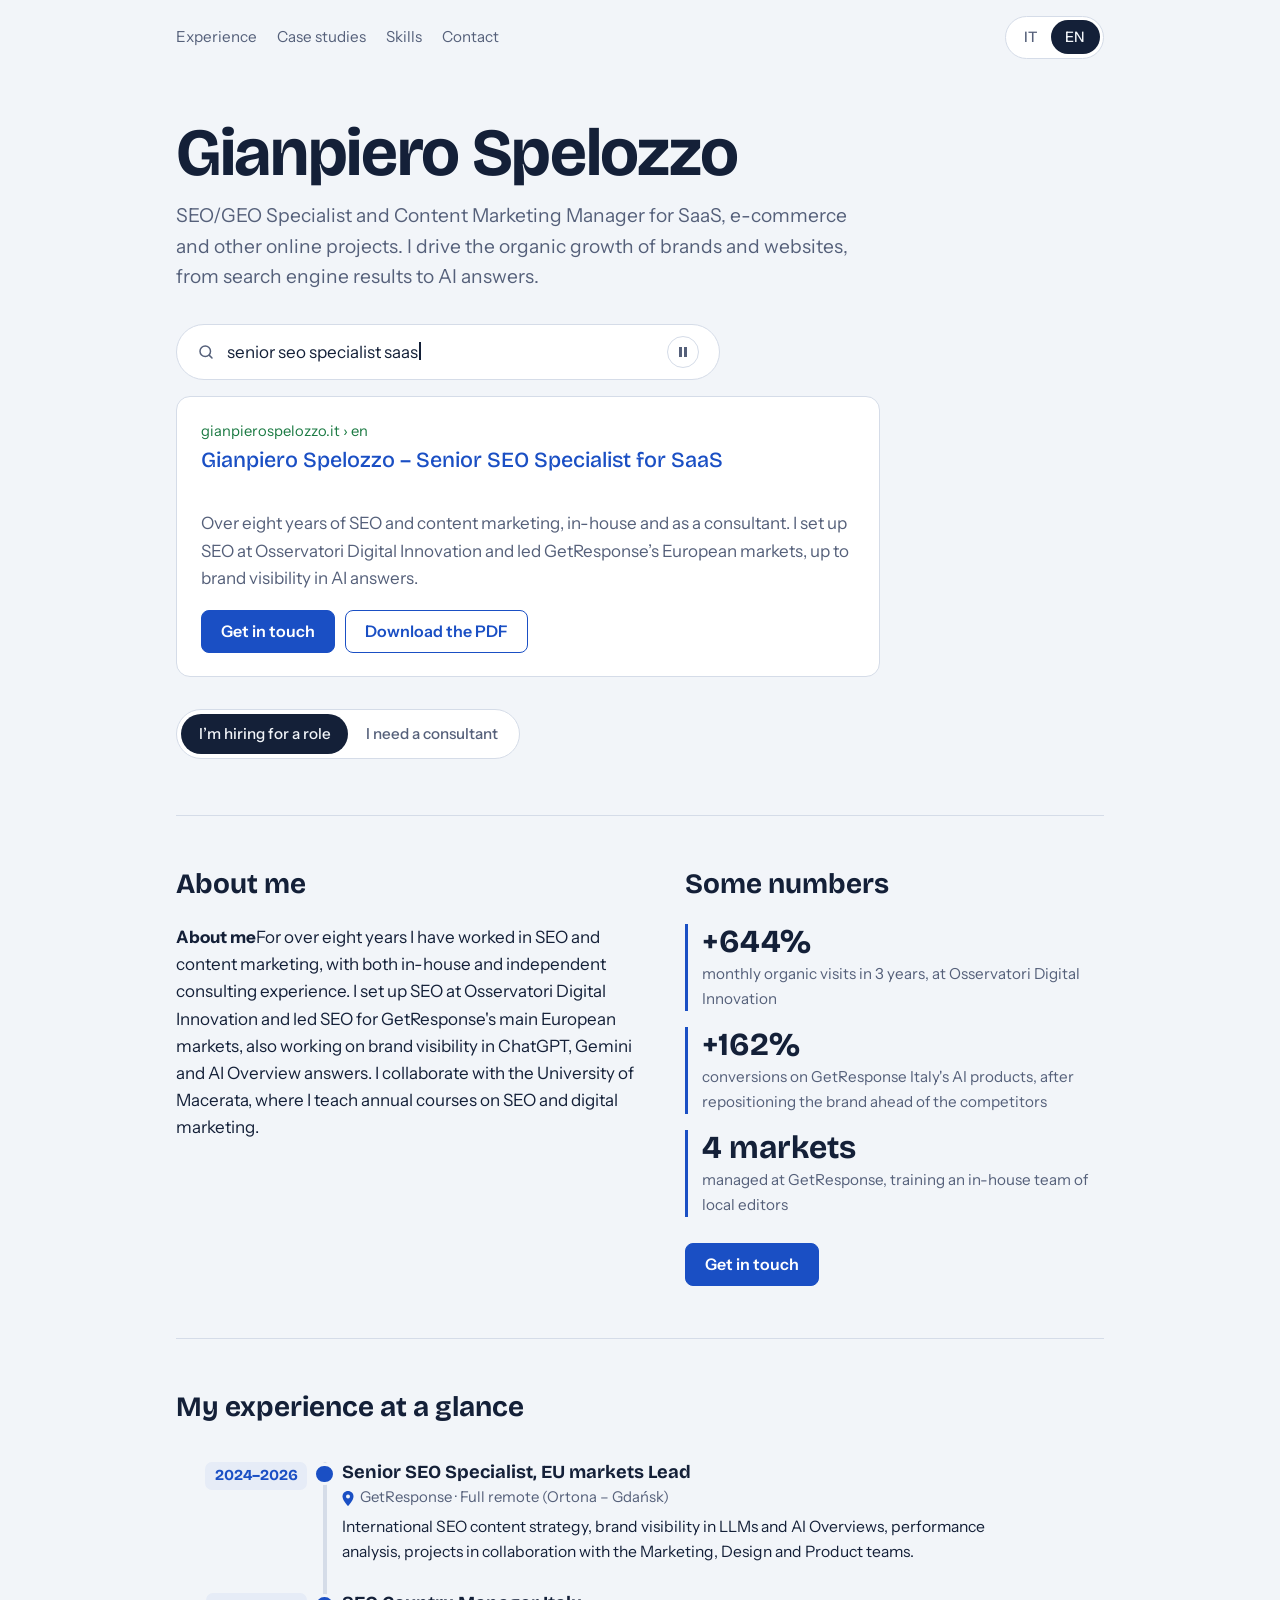
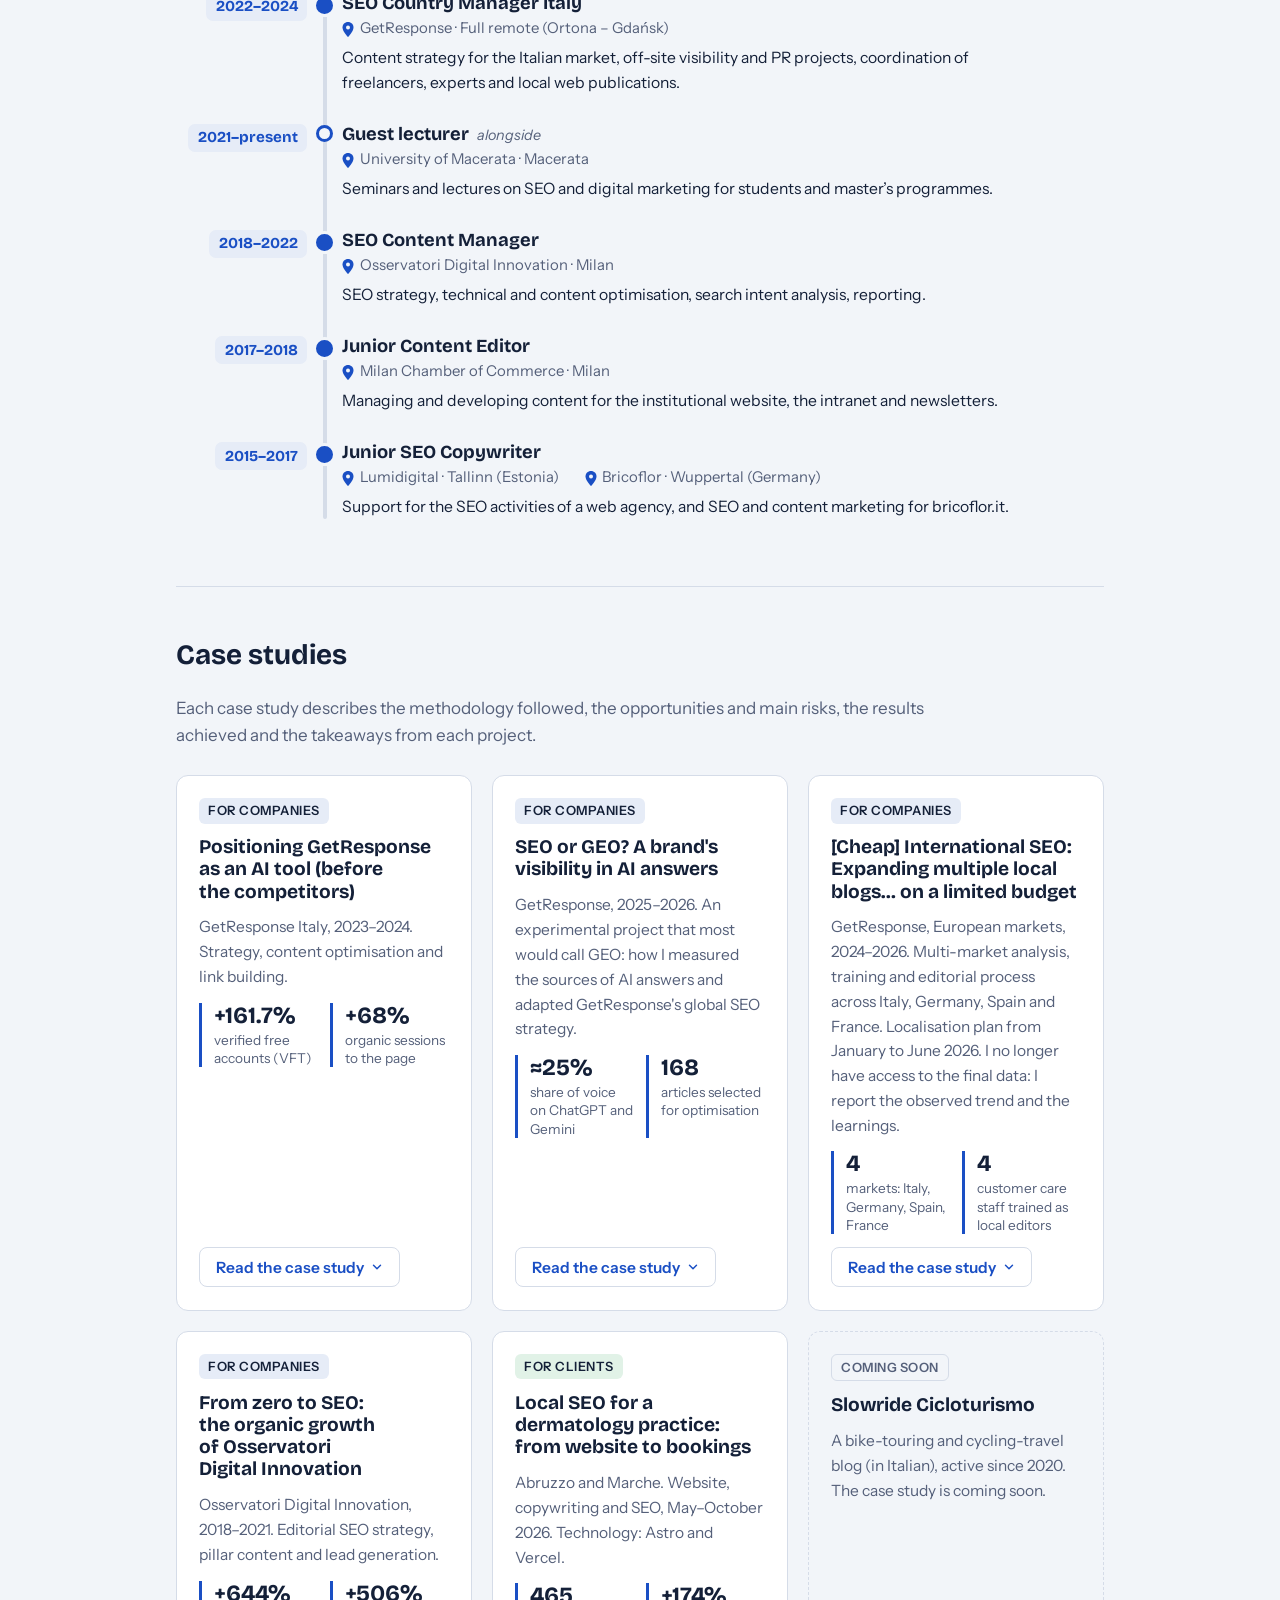
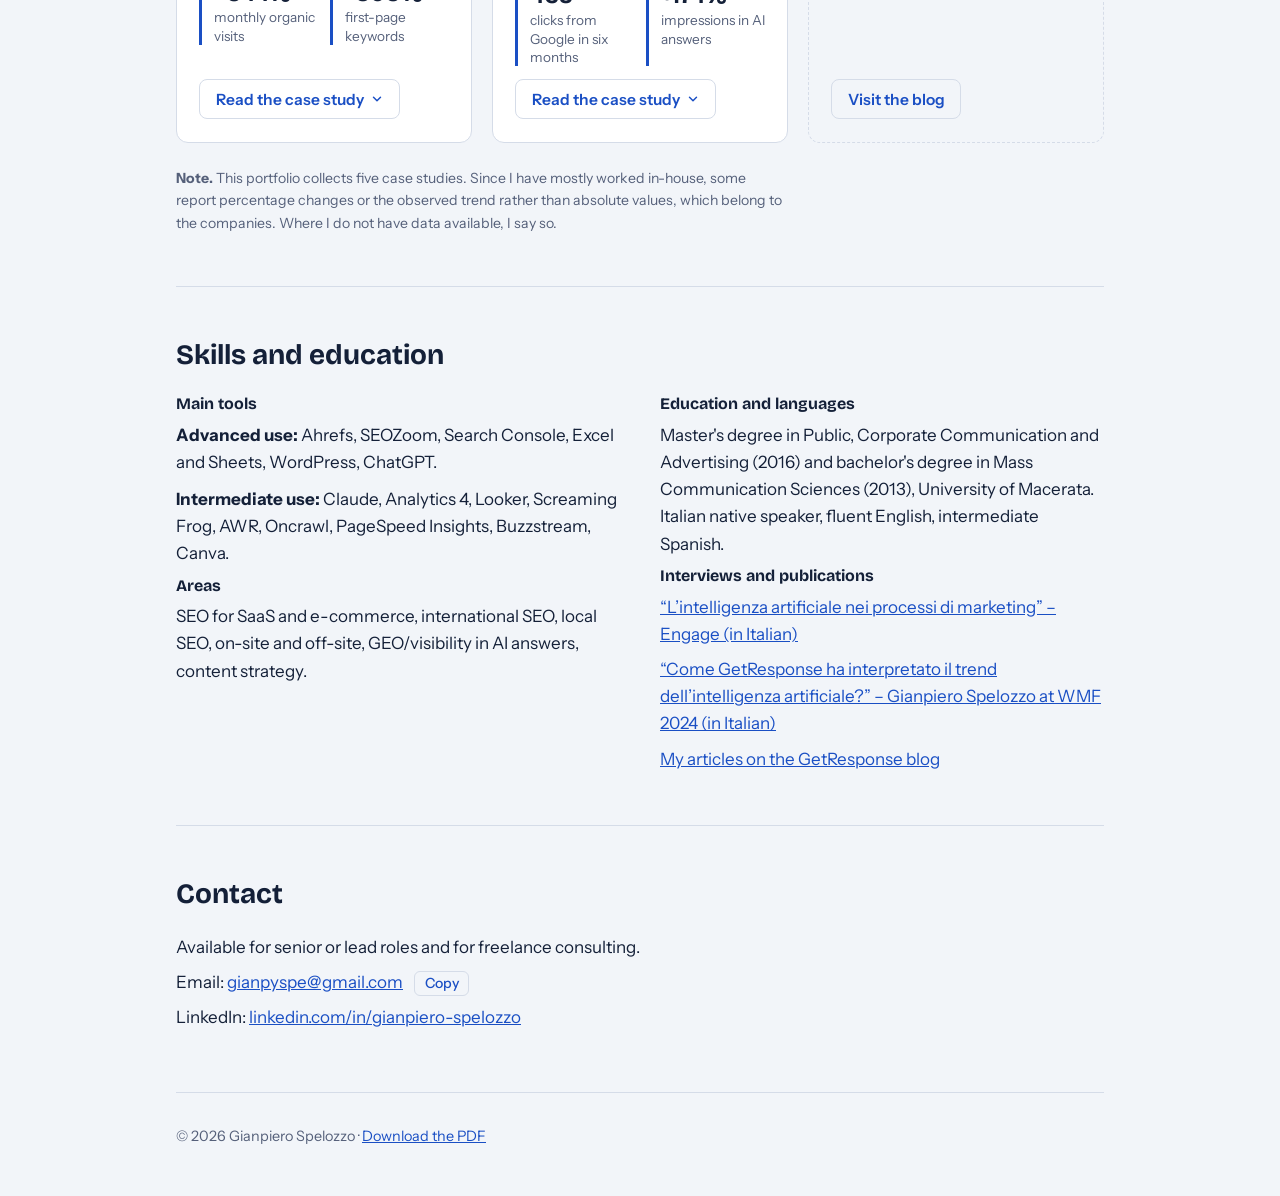
==== en/index.html @ ff816750 "Sito portfolio Gianpiero Spelozzo (statico, IT/EN) Aggiunto vercel.json per la cache di immagini e P" ====
<!doctype html>
<html lang="en">
<head>
<meta charset="utf-8">
<meta name="viewport" content="width=device-width, initial-scale=1, viewport-fit=cover">
<title>Gianpiero Spelozzo – SEO/GEO Specialist and Content Marketing</title>
<meta name="description" content="Portfolio of Gianpiero Spelozzo, SEO/GEO specialist and Content Marketing Manager for SaaS and e-commerce: case studies, experience and contact.">
<link rel="canonical" href="https://gianpierospelozzo.it/en/">
<link rel="alternate" hreflang="it" href="https://gianpierospelozzo.it/">
<link rel="alternate" hreflang="en" href="https://gianpierospelozzo.it/en/">
<link rel="alternate" hreflang="x-default" href="https://gianpierospelozzo.it/">
<meta property="og:type" content="website">
<meta property="og:site_name" content="Gianpiero Spelozzo">
<meta property="og:title" content="Gianpiero Spelozzo – SEO/GEO Specialist and Content Marketing">
<meta property="og:description" content="Portfolio of Gianpiero Spelozzo, SEO/GEO specialist and Content Marketing Manager for SaaS and e-commerce: case studies, experience and contact.">
<meta property="og:url" content="https://gianpierospelozzo.it/en/">
<meta property="og:locale" content="en_GB">
<meta property="og:locale:alternate" content="it_IT">
<meta property="og:image" content="https://gianpierospelozzo.it/img/og-en.png">
<meta property="og:image:width" content="1200"><meta property="og:image:height" content="630">
<meta name="twitter:card" content="summary_large_image">
<meta name="twitter:title" content="Gianpiero Spelozzo – SEO/GEO Specialist and Content Marketing">
<meta name="twitter:description" content="Portfolio of Gianpiero Spelozzo, SEO/GEO specialist and Content Marketing Manager for SaaS and e-commerce: case studies, experience and contact.">
<meta name="twitter:image" content="https://gianpierospelozzo.it/img/og-en.png">
<meta name="theme-color" content="#f2f5f9" media="(prefers-color-scheme: light)"><meta name="theme-color" content="#0e1524" media="(prefers-color-scheme: dark)">
<link rel="icon" href="/favicon.svg" type="image/svg+xml">
<link rel="preconnect" href="https://fonts.googleapis.com"><link rel="preconnect" href="https://fonts.gstatic.com" crossorigin>
<link href="https://fonts.googleapis.com/css2?family=Bricolage+Grotesque:wght@500;700&family=Instrument+Sans:ital,wght@0,400;0,500;0,600;1,400&display=swap" rel="stylesheet">
<link rel="stylesheet" href="/css/site.css">
<script>document.documentElement.classList.add('js')</script>
<script type="application/ld+json">{"@context": "https://schema.org", "@graph": [{"@type": "Person", "@id": "https://gianpierospelozzo.it/#gianpiero", "name": "Gianpiero Spelozzo", "url": "https://gianpierospelozzo.it/", "jobTitle": "SEO/GEO Specialist", "description": "Portfolio of Gianpiero Spelozzo, SEO/GEO specialist and Content Marketing Manager for SaaS and e-commerce: case studies, experience and contact.", "email": "gianpyspe@gmail.com", "image": "https://gianpierospelozzo.it/img/og-en.png", "sameAs": ["https://www.linkedin.com/in/gianpiero-spelozzo/"], "knowsAbout": ["SEO", "GEO (generative engine optimization)", "Content marketing", "International SEO", "Local SEO", "Content strategy"], "alumniOf": {"@type": "CollegeOrUniversity", "name": "Università degli Studi di Macerata"}, "knowsLanguage": ["it", "en", "es"]}, {"@type": "WebSite", "@id": "https://gianpierospelozzo.it/#website", "url": "https://gianpierospelozzo.it/", "name": "Gianpiero Spelozzo", "inLanguage": ["it", "en"], "publisher": {"@id": "https://gianpierospelozzo.it/#gianpiero"}}, {"@type": "WebPage", "@id": "https://gianpierospelozzo.it/en/#webpage", "url": "https://gianpierospelozzo.it/en/", "name": "Gianpiero Spelozzo – SEO/GEO Specialist and Content Marketing", "description": "Portfolio of Gianpiero Spelozzo, SEO/GEO specialist and Content Marketing Manager for SaaS and e-commerce: case studies, experience and contact.", "inLanguage": "en", "isPartOf": {"@id": "https://gianpierospelozzo.it/#website"}, "about": {"@id": "https://gianpierospelozzo.it/#gianpiero"}}]}</script>
</head>
<body>
<a class="skip" href="#main">Skip to content</a>
<div class="wrap">
<header class="topbar">
<nav aria-label="Sections"><a href="#exp">Experience</a><a href="#cases-s">Case studies</a><a href="#skills">Skills</a><a href="#contact">Contact</a></nav>
<div class="seg" role="group" aria-label="Lingua / Language"><a href="/" hreflang="it" lang="it">IT</a><a href="/en/" hreflang="en" lang="en" aria-current="true">EN</a></div>
</header>
<main id="main">
<section class="hero" id="top">
<h1 class="name">Gianpiero Spelozzo</h1>
<p class="tagline">SEO/GEO Specialist and Content Marketing Manager for SaaS, e-commerce and other online projects. I drive the organic growth of brands and websites, from search engine results to AI answers.</p>
<div class="bar" role="img" aria-label="Example search"><svg width="18" height="18" viewBox="0 0 24 24" fill="none" stroke="currentColor" stroke-width="2" stroke-linecap="round" aria-hidden="true"><circle cx="11" cy="11" r="7"/><path d="m20 20-3.5-3.5"/></svg><span aria-hidden="true" class="qwrap"><span id="q">senior seo specialist saas</span><span class="cursor"></span></span><button type="button" class="pz" id="pz" aria-pressed="false" aria-label="Pause the example searches" title="Pause the example searches"><svg width="12" height="12" viewBox="0 0 12 12" aria-hidden="true"><path d="M2 1h3v10H2zM7 1h3v10H7z" fill="currentColor"/></svg></button></div>
<div class="serp">
<p class="u">gianpierospelozzo.it › en</p>
<p class="t" id="serpt">Gianpiero Spelozzo – Senior SEO Specialist for SaaS</p>
<p class="d" id="lead">Over eight years of SEO and content marketing, in-house and as a consultant. I set up SEO at Osservatori Digital Innovation and led GetResponse’s European markets, up to brand visibility in AI answers.</p>
<div class="actions"><a class="btn pri" id="cta" href="#contact">Get in touch</a><a class="btn sec" href="/pdf/Portfolio_SEO_Gianpiero_Spelozzo_EN.pdf" target="_blank" rel="noopener">Download the PDF</a></div>
</div>
<div class="path" role="group" id="path"><button type="button" id="p1" aria-pressed="true">I’m hiring for a role</button><button type="button" id="p2" aria-pressed="false">I need a consultant</button></div>
</section>
<section id="about-s"><div class="about"><div><h2>About me</h2><p><b>About me</b>For over eight years I have worked in SEO and content marketing, with both in-house and independent consulting experience. I set up SEO at Osservatori Digital Innovation and led SEO for GetResponse's main European markets, also working on brand visibility in ChatGPT, Gemini and AI Overview answers. I collaborate with the University of Macerata, where I teach annual courses on SEO and digital marketing.</p></div>
<div><h2>Some numbers</h2><dl class="nums"><div><dt>+644%</dt><dd>monthly organic visits in 3 years, at Osservatori Digital Innovation</dd></div><div><dt>+162%</dt><dd>conversions on GetResponse Italy's AI products, after repositioning the brand ahead of the competitors</dd></div><div><dt>4 markets</dt><dd>managed at GetResponse, training an in-house team of local editors</dd></div></dl><a class="btn pri numcta" href="#contact">Get in touch</a></div></div></section>
<section id="exp"><h2>My experience at a glance</h2><ol class="tl"><li><span class="yr">2024–2026</span><span class="dot" aria-hidden="true"></span><div class="txt"><h3>Senior SEO Specialist, EU markets Lead</h3><div class="where"><span><svg width="12" height="15" viewBox="0 0 12 15" aria-hidden="true"><path d="M6 0C2.9 0 .5 2.4.5 5.4c0 3.9 5.5 9.6 5.5 9.6s5.5-5.7 5.5-9.6C11.5 2.4 9.1 0 6 0Z" fill="currentColor"/><circle cx="6" cy="5.4" r="2" fill="var(--bg)"/></svg>GetResponse · Full remote (Ortona – Gdańsk)</span></div><p>International SEO content strategy, brand visibility in LLMs and AI Overviews, performance analysis, projects in collaboration with the Marketing, Design and Product teams.</p></div></li><li><span class="yr">2022–2024</span><span class="dot" aria-hidden="true"></span><div class="txt"><h3>SEO Country Manager Italy</h3><div class="where"><span><svg width="12" height="15" viewBox="0 0 12 15" aria-hidden="true"><path d="M6 0C2.9 0 .5 2.4.5 5.4c0 3.9 5.5 9.6 5.5 9.6s5.5-5.7 5.5-9.6C11.5 2.4 9.1 0 6 0Z" fill="currentColor"/><circle cx="6" cy="5.4" r="2" fill="var(--bg)"/></svg>GetResponse · Full remote (Ortona – Gdańsk)</span></div><p>Content strategy for the Italian market, off-site visibility and PR projects, coordination of freelancers, experts and local web publications.</p></div></li><li><span class="yr">2021–present</span><span class="dot par" aria-hidden="true"></span><div class="txt"><h3>Guest lecturer<em>alongside</em></h3><div class="where"><span><svg width="12" height="15" viewBox="0 0 12 15" aria-hidden="true"><path d="M6 0C2.9 0 .5 2.4.5 5.4c0 3.9 5.5 9.6 5.5 9.6s5.5-5.7 5.5-9.6C11.5 2.4 9.1 0 6 0Z" fill="currentColor"/><circle cx="6" cy="5.4" r="2" fill="var(--bg)"/></svg>University of Macerata · Macerata</span></div><p>Seminars and lectures on SEO and digital marketing for students and master’s programmes.</p></div></li><li><span class="yr">2018–2022</span><span class="dot" aria-hidden="true"></span><div class="txt"><h3>SEO Content Manager</h3><div class="where"><span><svg width="12" height="15" viewBox="0 0 12 15" aria-hidden="true"><path d="M6 0C2.9 0 .5 2.4.5 5.4c0 3.9 5.5 9.6 5.5 9.6s5.5-5.7 5.5-9.6C11.5 2.4 9.1 0 6 0Z" fill="currentColor"/><circle cx="6" cy="5.4" r="2" fill="var(--bg)"/></svg>Osservatori Digital Innovation · Milan</span></div><p>SEO strategy, technical and content optimisation, search intent analysis, reporting.</p></div></li><li><span class="yr">2017–2018</span><span class="dot" aria-hidden="true"></span><div class="txt"><h3>Junior Content Editor</h3><div class="where"><span><svg width="12" height="15" viewBox="0 0 12 15" aria-hidden="true"><path d="M6 0C2.9 0 .5 2.4.5 5.4c0 3.9 5.5 9.6 5.5 9.6s5.5-5.7 5.5-9.6C11.5 2.4 9.1 0 6 0Z" fill="currentColor"/><circle cx="6" cy="5.4" r="2" fill="var(--bg)"/></svg>Milan Chamber of Commerce · Milan</span></div><p>Managing and developing content for the institutional website, the intranet and newsletters.</p></div></li><li><span class="yr">2015–2017</span><span class="dot" aria-hidden="true"></span><div class="txt"><h3>Junior SEO Copywriter</h3><div class="where"><span><svg width="12" height="15" viewBox="0 0 12 15" aria-hidden="true"><path d="M6 0C2.9 0 .5 2.4.5 5.4c0 3.9 5.5 9.6 5.5 9.6s5.5-5.7 5.5-9.6C11.5 2.4 9.1 0 6 0Z" fill="currentColor"/><circle cx="6" cy="5.4" r="2" fill="var(--bg)"/></svg>Lumidigital · Tallinn (Estonia)</span><span><svg width="12" height="15" viewBox="0 0 12 15" aria-hidden="true"><path d="M6 0C2.9 0 .5 2.4.5 5.4c0 3.9 5.5 9.6 5.5 9.6s5.5-5.7 5.5-9.6C11.5 2.4 9.1 0 6 0Z" fill="currentColor"/><circle cx="6" cy="5.4" r="2" fill="var(--bg)"/></svg>Bricoflor · Wuppertal (Germany)</span></div><p>Support for the SEO activities of a web agency, and SEO and content marketing for bricoflor.it.</p></div></li></ol></section>
<section id="cases-s"><h2>Case studies</h2><p class="intro">Each case study describes the methodology followed, the opportunities and main risks, the results achieved and the takeaways from each project.</p><div class="cases" id="cases"><article class="case" id="cs1" aria-labelledby="cs1-t"><span class="tag">For companies</span><h3 id="cs1-t">Positioning GetResponse as an AI tool (before the competitors)</h3><p class="csub">GetResponse Italy, 2023–2024. Strategy, content optimisation and link building.</p><dl class="kpis"><div><dt>+161.7%</dt><dd>verified free accounts (VFT)</dd></div><div><dt>+68%</dt><dd>organic sessions to the page</dd></div></dl><button type="button" class="more" data-id="cs1" aria-expanded="false" aria-controls="cs1-b"><span>Read the case study</span><svg width="14" height="14" viewBox="0 0 24 24" fill="none" stroke="currentColor" stroke-width="2.5" stroke-linecap="round" stroke-linejoin="round" aria-hidden="true"><path d="m6 9 6 6 6-6"/></svg></button><div class="cbody" id="cs1-b"><h4>The signal</h4><p>In 2023 a help-centre page, “How to create a website with AI”, written to support customers and not for SEO, starts receiving traffic and conversions from Google after a long period of inactivity. With ChatGPT, the way people search for AI has changed: before, they searched to understand it; now they search for how to use it to get things done. Between January and June 2023 the page becomes the second page of the Italian site for visits and conversions from Google.</p><figure class="fig"><img src="/img/ai-interest.png" alt="Interest in AI in Italy (June 2022 – May 2023), with market events and, in yellow, GetResponse&#x27;s SEO actions." width="1400" height="780" loading="lazy" decoding="async"><figcaption>Interest in AI in Italy (June 2022 – May 2023), with market events and, in yellow, GetResponse's SEO actions.</figcaption></figure><h4>What I did</h4><ul><li><b>Read the demand.</b> I reconstructed how searches about AI changed (from 2018 to 2023) and mapped the sub-topics, with the intent maturity stage of each.</li><li><b>Optimised the help page.</b> From a service page to a page that acquires new users: added context on ChatGPT alternatives, reviewed internal links, reviewed quality, added CTAs to the product pages.</li><li><b>Planned seven articles on AI</b>, choosing the topics closest to GetResponse's products, with the related content briefs. The articles were commissioned from Italian AI experts to leverage the E-E-A-T approach.</li><li><b>Supported the content with links:</b> interviews, guest posts, external reviews and placements.</li></ul><figure class="fig small"><a href="https://engage.it/tecnologia/lintelligenza-artificiale-nei-processi-di-marketing-la-strategia-di-getresponse.aspx" target="_blank" rel="noopener"><img src="/img/engage.webp" alt="“L’intelligenza artificiale nei processi di marketing” – Engage (in Italian)" width="1118" height="965" loading="lazy" decoding="async"></a><figcaption><a href="https://engage.it/tecnologia/lintelligenza-artificiale-nei-processi-di-marketing-la-strategia-di-getresponse.aspx" target="_blank" rel="noopener">“L’intelligenza artificiale nei processi di marketing” – Engage (in Italian)</a></figcaption></figure><h4>Results</h4><dl class="stats"><div><dt>+161,7%</dt><dd>verified free accounts (VFT) after optimising the service page (period: 3 months compared with the previous period)</dd></div><div><dt>+68%</dt><dd>organic sessions to the service page over the same period</dd></div><div><dt>38%</dt><dd>share of the blog in organic traffic in September 2024, versus 8% in January 2023</dd></div><div><dt>70%</dt><dd>of blog traffic from AI-related articles (period: October 2023 – October 2024)</dd></div></dl><figure class="fig"><img src="/img/sessions-en.png" alt="Monthly sessions from search engines, January 2023 – September 2024: whole site (grey) and blog (blue)." width="1400" height="473" loading="lazy" decoding="async"><figcaption>Monthly sessions from search engines, January 2023 – September 2024: whole site (grey) and blog (blue).</figcaption></figure><p>From January 2023 to September 2024, the blog's monthly sessions from search engines grew by 477% and its monthly conversions (users who activated a GetResponse account) by 283%. An article on the best artificial intelligence sites became the most visited of the year. After the period under analysis, the same article kept position zero for searches about AI tools and, from 2025, kept a steady presence in AI Overview, so much so that competitors and other similar vendors repeatedly asked me to be mentioned in that article.</p><h4>Having anticipated the market</h4><p>With this strategy I repositioned GetResponse as an AI tool early: shortly afterwards, all competing software would integrate AI into their products, but we were already present in searches on this topic. Brand searches for “ai getresponse” also developed early. In this sense I did not only intercept demand: I helped create a new one, tied to the brand.</p><p class="src">Source: GetResponse internal data, 2023–2024.</p></div></article><article class="case" id="cs2" aria-labelledby="cs2-t"><span class="tag">For companies</span><h3 id="cs2-t">SEO or GEO? A brand&#x27;s visibility in AI answers</h3><p class="csub">GetResponse, 2025–2026. An experimental project that most would call GEO: how I measured the sources of AI answers and adapted GetResponse's global SEO strategy.</p><dl class="kpis"><div><dt>≈25%</dt><dd>share of voice on ChatGPT and Gemini</dd></div><div><dt>168</dt><dd>articles selected for optimisation</dd></div></dl><button type="button" class="more" data-id="cs2" aria-expanded="false" aria-controls="cs2-b"><span>Read the case study</span><svg width="14" height="14" viewBox="0 0 24 24" fill="none" stroke="currentColor" stroke-width="2.5" stroke-linecap="round" stroke-linejoin="round" aria-hidden="true"><path d="m6 9 6 6 6-6"/></svg></button><div class="cbody" id="cs2-b"><h4>Goal and hypothesis</h4><p>Improve the brand's visibility and positioning in ChatGPT, Gemini and AI Overview answers. LLMs build purchase-related answers from a limited set of sources: by working on those sources and on owned content, the chances of being cited and recommended increase.</p><h4>Step 1. Building the measurement system</h4><p>Periodic monitoring on ChatGPT and Gemini, with purchase prompts grouped into 13 thematic areas. Metrics: share of voice, share of mentions, sentiment and cited domains.</p><p>In May 2026, across 260 runs, share of voice was about 25%, still far from the category leaders, up 1.0 percentage points on the previous month. Higher on Gemini (28.5%) than on ChatGPT (21.5%).</p><figure class="fig"><img src="/img/sov.png" alt="AI share of voice by brand, May 2026." width="1238" height="658" loading="lazy" decoding="async"><figcaption>AI share of voice by brand, May 2026.</figcaption></figure><p>Strong thematic areas: Lead generation (45%) and Email marketing (30%). Weak areas: CRM and Lifecycle automation (10%).</p><p>Caveat: with two runs a month, changes in individual areas may be statistical noise.</p><h4>Step 2. Covering the most-cited sources</h4><p>The system also shows where LLMs take their information from. Among the most-cited domains in the answers to the monitored prompts, Reddit leads, followed by comparison and review sites, technical blogs and Wikipedia.</p><figure class="fig"><img src="/img/domains-en.png" alt="Most-cited domains in the answers to the monitored prompts (top 12). Source: GetResponse internal data." width="1400" height="617" loading="lazy" decoding="async"><figcaption>Most-cited domains in the answers to the monitored prompts (top 12). Source: GetResponse internal data.</figcaption></figure><p><b>Reddit</b> is by far the most-cited source, with more than four times the citations of the second: it received dedicated work, in two phases.</p><ul><li><b>Thread comments (2025).</b> About 30 comments a week on threads chosen for ranking and engagement, plus Quora for Italy. In three months: 131 mentions on Reddit (1,546 views) and 58 on Quora (4,447). Then Reddit introduced a very aggressive ban policy against marketing in comments and this route closed.</li><li><b>Posts from LLM queries (2026).</b> I collected fan-out queries, i.e. the searches LLMs run before answering: 1,863 unique queries collected over 7 runs. From these I derived 14 post ideas, to be published from a new dedicated account, starting from the topics with the most demand and the least Reddit presence.</li></ul><p>After 24 hours, the first post had already been cited 7 times and became the eighth most-cited Reddit post among the monitored prompts.</p><p><b>Beyond Reddit </b> From the study of the most-cited sources I compiled a list of sites where the brand's presence needed improving, mainly listicles, comparison sites and thematic blogs. On some, GetResponse was not present; on others it appeared too low or with outdated product information. I passed the list to the Brand and PR teams, because it was not simple link acquisition but brand communication on those sources.</p><h4>Step 3. Optimising owned content</h4><p>I selected 168 articles across the English, German, Italian and Spanish blogs, based on decline in clicks, opportunities in <i>striking distance</i>, topic importance and content type, and assigned each one of four optimisation frameworks: 1) light optimisation, 2) enrichment with answer capsules, 3) advanced rewriting, 4) strengthening of comparison articles. AI produces modular blocks (FAQs, tables, answer capsules, schema markup, other elements) and the local editor integrates them while keeping editorial control. To make the process repeatable I designed a framework with agents.</p><div class="dg"><p class="cap">Light blue: AI agent. Green: human intervention.</p><h5>1. Brief preparation</h5><div class="row"><div class="bx h"><b>Manual inputs</b><span>Original article, competitor pages, SERP, People Also Ask and AI Overview, SEO guidelines, product knowledge</span></div><div class="bx"><b>SERP-SEO Brief builder</b><span>The agent generates the brief</span></div><div class="bx"><b>SEO brief and gap analysis</b><span>What the article is missing compared with the Brief builder's analysis</span></div></div><h5>2. Choosing the path</h5><div class="row"><div class="bx h"><b>New article or deep rewrite</b><span>The brief goes to an external writer</span></div><div class="bx"><b>Light refinement</b><span>Condensed brief, article code, SEO rules and product knowledge go to the pipeline</span></div></div><h5>3. Refinement pipeline</h5><div class="row"><div class="bx"><b>1 Parser</b><span>Converts the article into a map of blocks</span></div><div class="bx"><b>2 Diagnostics</b><span>Assigns each block the required action</span></div><div class="bx"><b>2.5 Merge and batch</b><span>Prepares the working table and splits it into batches</span></div><div class="bx"><b>3 Rewriter</b><span>Rewrites one batch at a time</span></div><div class="bx"><b>4 Validator</b><span>Checks the blocks against the rules</span></div><div class="bx h"><b>5 Assembly</b><span>Human editorial review in WordPress</span></div></div></div><p class="note">This step was under way when I left the company: I do not have enough data on the results, so I present it as a methodology project.</p><h4>Learnings</h4><ul><li><b>Measure first.</b> The system showed where the brand was missing and that AIs (ChatGPT, Google AI Overview, …) can behave differently, and it guided the following choices.</li><li><b>Sources matter as much as owned content.</b> LLMs mainly cite communities, comparison sites and thematic blogs: covering them requires work that is different from on-site SEO and also different from classic off-site. It requires the full involvement of Brand and PR.</li><li><b>On Reddit, marketing in comments is penalised.</b> What works is content based on experience and specific numbers, and posts from authoritative accounts (even better if they are channels managed by the brand itself).</li><li><b>LLM fan-out queries are a source of ideas.</b> They help to understand how to optimise your own content and which content to create on other platforms.</li><li><b>What I would have improved.</b> 1) more runs per month; 2) per-domain attribution of sources; 3) before-and-after measurement on a small sample of articles, before scaling fully to more than 100 articles (not possible because of the board's decisions).</li></ul><p class="src">Source: data and analyses produced by me for GetResponse, 2025–2026.</p></div></article><article class="case" id="cs3" aria-labelledby="cs3-t"><span class="tag">For companies</span><h3 id="cs3-t">[Cheap] International SEO: Expanding multiple local blogs… on a limited budget</h3><p class="csub">GetResponse, European markets, 2024–2026. Multi-market analysis, training and editorial process across Italy, Germany, Spain and France. Localisation plan from January to June 2026. I no longer have access to the final data: I report the observed trend and the learnings.</p><dl class="kpis"><div><dt>4</dt><dd>markets: Italy, Germany, Spain, France</dd></div><div><dt>4</dt><dd>customer care staff trained as local editors</dd></div></dl><button type="button" class="more" data-id="cs3" aria-expanded="false" aria-controls="cs3-b"><span>Read the case study</span><svg width="14" height="14" viewBox="0 0 24 24" fill="none" stroke="currentColor" stroke-width="2.5" stroke-linecap="round" stroke-linejoin="round" aria-hidden="true"><path d="m6 9 6 6 6-6"/></svg></button><div class="cbody" id="cs3-b"><h4>Starting point</h4><p>With few resources and no budget, it was not possible to apply broad strategies in every market. I first analysed each market (organic trend, local blog performance, content clusters, coverage compared with competitors) to understand where a light-touch intervention could be enough.</p><ul><li><b>Trend.</b> The decline in sessions and account activations followed the lack of dedicated resources and, from mid-2025, AI Overviews added their effect on non-brand searches. Brand searches held up better: unaffected by AI Overviews, they still lead to the pages that convert best.</li><li><b>Clusters.</b> Content on Affiliate marketing and Monetisation brought the most users and free trials, followed by listicles and tool comparisons. Topics such as landing pages and lead generation had a smaller impact.</li><li><b>Markets.</b> Germany was the most competitive, with very strong local players. Spain had the biggest coverage gap. Italy was a balanced market, with room to manoeuvre in clusters such as E-commerce and Automation. France had never had any SEO work: to be developed from scratch.</li><li><b>Competitor models.</b> Localising article by article wins more visibility where competition is local; translating a global architecture holds up on the more universal topics. With our resources, the second model was the only realistic one.</li></ul><h4>The idea</h4><p>Use the blogs as a low-cost lever: localise the articles that already work on the English blog, to bring relevant organic traffic in the analysed clusters even in lower-priority markets, but with interested users.</p><h4>What I did</h4><ul><li><b>Selection.</b> I identified the best articles, starting from the English blog, by traffic and potential in the clusters that brought the most organic conversions.</li><li><b>Training.</b> I trained four members of the customer care team, the local editors, who spoke the languages of the markets, in basic SEO. They were all native speakers, except for French.</li><li><b>Plan.</b> I prepared a monthly plan of articles to localise for the local editors, from 10 to 15 articles a month in total, depending on each person's availability.</li><li><b>Process.</b> Machine translation with the DeepL plugin integrated in WordPress, then proofreading and insertion of the basic SEO elements learned in the training.</li></ul><h4>What happened</h4><div class="tblwrap" tabindex="0"><table class="tbl"><thead><tr><th scope="col">Market</th><th scope="col">Starting point</th><th scope="col">Observed trend</th></tr></thead><tbody><tr><th scope="row">Spain</th><td>Biggest coverage gap</td><td>Very strong growth</td></tr><tr><th scope="row">France</th><td>No previous work, from scratch</td><td>Strong growth within a few months (January–June 2026)</td></tr><tr><th scope="row">Italy</th><td>Balanced market</td><td>After the 2025 drop caused by AI Overviews, stable, then rising again in 2026 without regaining earlier levels</td></tr><tr><th scope="row">Germany</th><td>The most competitive, with local players</td><td>Did not take off</td></tr></tbody></table></div><p>Comparing the first quarter of 2026 with the last quarter of 2025, Spain and France were growing strongly. I no longer have access to the final data, so I do not report percentages.</p><h4>Learnings</h4><ul><li><b>Light localisation works where local competition is low.</b> In Germany a reviewed translation is not enough: a more localised and technically deeper strategy is needed.</li><li><b>Where there was nothing, reusing already-validated content gave the fastest response.</b> That was the case in France.</li><li><b>Choosing the articles matters as much as translating them.</b> I prioritised the clusters that brought the most conversions, not those that were easiest to translate.</li><li><b>Training people already in the company expands editorial capacity without new budget</b>, provided there is a simple, repeatable process with quality control.</li><li><b>Non-brand traffic remains exposed to AI Overviews.</b> Listicles and comparisons should also be structured for AI answers.</li><li><b>What I would have done next.</b> Measure each market against a clear baseline, review the clustering criteria and dedicate a specific plan to Germany.</li></ul><p class="src">Source: GetResponse internal analyses, 2024–2026.</p></div></article><article class="case" id="cs4" aria-labelledby="cs4-t"><span class="tag">For companies</span><h3 id="cs4-t">From zero to SEO: the organic growth of Osservatori Digital Innovation</h3><p class="csub">Osservatori Digital Innovation, 2018–2021. Editorial SEO strategy, pillar content and lead generation.</p><dl class="kpis"><div><dt>+644%</dt><dd>monthly organic visits</dd></div><div><dt>+506%</dt><dd>first-page keywords</dd></div></dl><button type="button" class="more" data-id="cs4" aria-expanded="false" aria-controls="cs4-b"><span>Read the case study</span><svg width="14" height="14" viewBox="0 0 24 24" fill="none" stroke="currentColor" stroke-width="2.5" stroke-linecap="round" stroke-linejoin="round" aria-hidden="true"><path d="m6 9 6 6 6-6"/></svg></button><div class="cbody" id="cs4-b"><h4>Starting point</h4><p>The Osservatori produce high-level research on digital innovation, but that material was not designed to be found on Google. The e-commerce site, a container for events and products, had a structure that was not very SEO-friendly and little topical depth on individual themes. And the research teams first of all had to be “acculturated” to SEO, in order to turn their work into assets that drive traffic. At the start there was no SEO team or project, only a basic idea about the potential of the organic channel: the person in charge of connecting the dots was me.</p><h4>What I did</h4><ul><li><b>Separated the roles of the sites.</b> The e-commerce site ranks for branded and transactional keywords and for the Osservatori research. The blog becomes the heart of the content strategy and intercepts informational searches on the research topics, from high-volume keywords to long-tail ones.</li><li><b>Built a pillar and cluster system.</b> For the 30 hottest research topics I had a digital guide produced: a pillar piece that covers the full search intent of the topic and branches into in-depth articles on the sub-topics.</li><li><b>Designed the conversion funnel.</b> Each piece carries progressive CTAs: free report (popup after 10 seconds), freemium product, targeted product, paid programme.</li><li><b>Set up the method.</b> Keyword types and long tail, one intent per page, competitor and SERP analysis, topic modelling and standards for title, description, URL and headings.</li><li><b>Involved the research teams.</b> First synergies on content; after the first successful experiments, we recalibrated internal resources for copywriting, design of the guide pages and outreach to publications, for links and the transfer of authority.</li><li><b>Trained the researchers</b> with periodic sessions, so they could directly produce content with strong SEO value.</li><li><b>Managed the site migration</b> with redirects for over 18,000 URLs.</li><li><b>Worked on links with digital PR</b>: in 3 years we obtained 561 links and 1,602 mentions in the most important Italian online publications.</li></ul><h4>Results</h4><dl class="stats"><div><dt>+644%</dt><dd>monthly organic visits, from 10,185 (February 2018) to 75,811 (March 2021)</dd></div><div><dt>2% to 88%</dt><dd>share of the blog in organic traffic, from February 2018 to August 2021</dd></div><div><dt>22% to 60%</dt><dd>weight of SEO in the site's total traffic, over the same period</dd></div><div><dt>+506%</dt><dd>first-page keywords, from 554 (January 2019) to 3,355 (September 2021)</dd></div><div><dt>23,475</dt><dd>leads generated by the blog between April 2019 and September 2021</dd></div></dl><figure class="fig"><img src="/img/osservatori-en.png" alt="Monthly visits from search engines, February 2018 – September 2021: total (grey) and blog (blue)." width="1400" height="473" loading="lazy" decoding="async"><figcaption>Monthly visits from search engines, February 2018 – September 2021: total (grey) and blog (blue).</figcaption></figure><p>In the March 2021 peak the blog brought 62,033 organic visits out of 75,811 in total, and more than half of its leads came from organic traffic.</p><h4>What I took from it</h4><p>I started from a site that was mostly a showcase of events and products, set up the foundations from scratch and then led the growth. The result is an ecosystem of blogs and online guides able to compete, on digital innovation topics, with the main vertical web publications and, on several topics, to outrank them. After the first results the work became a team effort, with research, copywriting, design and PR using a shared method.</p><p class="src">Source: Osservatori Digital Innovation internal data, 2018–2021.</p></div></article><article class="case" id="cs5" aria-labelledby="cs5-t"><span class="tag cl">For clients</span><h3 id="cs5-t">Local SEO for a dermatology practice: from website to bookings</h3><p class="csub">Abruzzo and Marche. Website, copywriting and SEO, May–October 2026. Technology: Astro and Vercel.</p><dl class="kpis"><div><dt>465</dt><dd>clicks from Google in six months</dd></div><div><dt>+174%</dt><dd>impressions in AI answers</dd></div></dl><button type="button" class="more" data-id="cs5" aria-expanded="false" aria-controls="cs5-b"><span>Read the case study</span><svg width="14" height="14" viewBox="0 0 24 24" fill="none" stroke="currentColor" stroke-width="2.5" stroke-linecap="round" stroke-linejoin="round" aria-hidden="true"><path d="m6 9 6 6 6-6"/></svg></button><div class="cbody" id="cs5-b"><h4>The brief</h4><p>The doctor sees patients at several practices across Abruzzo and Marche. The goal was a website that clearly presented treatments and specialisations and made it easy to book a visit at the most convenient location.</p><h4>What I did</h4><ul><li><b>A structure built around booking.</b> Each treatment has its own “Book a visit” button, linked to the online calendar on MioDottore.</li><li><b>Trust first.</b> Verified patient reviews and an “About me” page on her professional background.</li><li><b>Contact in one step.</b> A “Request information” form with type of visit and contact details, plus an FAQ section on the most common questions.</li><li><b>Fast and findable.</b> Static site in Astro on Vercel, optimised for mobile and for local search.</li></ul><h4>Results of the first six months online</h4><dl class="stats"><div><dt>465</dt><dd>clicks from Google, +66% in the last three months compared with the first three</dd></div><div><dt>4,6</dt><dd>average position: consistently on the first page</dd></div><div><dt>30%</dt><dd>of clicks (140) from non-branded searches, i.e. from patients who did not yet know the doctor</dd></div><div><dt>+174%</dt><dd>impressions in AI answers (853 in total), same quarter-on-quarter comparison</dd></div></dl><figure class="fig"><img src="/img/local-en.png" alt="Monthly clicks from Google (blue: non-branded searches) and monthly impressions in AI answers, May–October 2026." width="1400" height="473" loading="lazy" decoding="async"><figcaption>Monthly clicks from Google (blue: non-branded searches) and monthly impressions in AI answers, May–October 2026.</figcaption></figure><p class="src">Source: Google Search Console, May–October 2026. Monthly values rounded.</p><p>Brand searches, i.e. those with the doctor's name, grew by over 300% up to September 2026. Non-branded searches peaked between June and July and then levelled off.</p><h4>What I learned and next steps</h4><ul><li><b>Brand searches measure word of mouth; non-branded searches bring new patients.</b> It is the latter that need to grow, because after the June–July peak they have levelled off.</li><li><b>Nearby towns have room to grow.</b> Next steps: pages dedicated to the neighbouring towns from which the professional can draw new clients, more effective titles and descriptions for searches with many impressions and few clicks, more weight on the word “dermatologa” (dermatologist).</li><li><b>AI answers are growing faster than the other channels</b> and should be monitored every month.</li></ul></div></article><article class="case soon" id="cs6" aria-labelledby="cs6-t"><span class="tag sn">Coming soon</span><h3 id="cs6-t">Slowride Cicloturismo</h3><p class="csub">A bike-touring and cycling-travel blog (in Italian), active since 2020. The case study is coming soon.</p><a class="more" href="https://www.slowridecicloturismo.it/" target="_blank" rel="noopener">Visit the blog</a></article></div><p class="src" style="margin-top:1.5rem"><b>Note.</b> This portfolio collects five case studies. Since I have mostly worked in-house, some report percentage changes or the observed trend rather than absolute values, which belong to the companies. Where I do not have data available, I say so.</p></section>
<section id="skills"><h2>Skills and education</h2><div class="cols"><div><h3>Main tools</h3><p><b>Advanced use:</b> Ahrefs, SEOZoom, Search Console, Excel and Sheets, WordPress, ChatGPT.</p><p><b>Intermediate use:</b> Claude, Analytics 4, Looker, Screaming Frog, AWR, Oncrawl, PageSpeed Insights, Buzzstream, Canva.</p><h3>Areas</h3><p>SEO for SaaS and e-commerce, international SEO, local SEO, on-site and off-site, GEO/visibility in AI answers, content strategy.</p></div><div><h3>Education and languages</h3><p>Master's degree in Public, Corporate Communication and Advertising (2016) and bachelor's degree in Mass Communication Sciences (2013), University of Macerata. Italian native speaker, fluent English, intermediate Spanish.</p><h3>Interviews and publications</h3><ul class="pubs"><li><a href="https://engage.it/tecnologia/lintelligenza-artificiale-nei-processi-di-marketing-la-strategia-di-getresponse.aspx" target="_blank" rel="noopener">“L’intelligenza artificiale nei processi di marketing” – Engage (in Italian)</a></li><li><a href="https://www.insidemarketing.it/gianpiero-spelozzo-getresponse-wmf-2024/" target="_blank" rel="noopener">“Come GetResponse ha interpretato il trend dell’intelligenza artificiale?” – Gianpiero Spelozzo at WMF 2024 (in Italian)</a></li><li><a href="https://www.getresponse.com/it/blog/authors/gianpiero-spelozzo" target="_blank" rel="noopener">My articles on the GetResponse blog</a></li></ul></div></div></section>
<section id="contact" class="contact"><h2>Contact</h2><p>Available for senior or lead roles and for freelance consulting.</p><p>Email: <a href="mailto:gianpyspe@gmail.com" id="mailtxt">gianpyspe@gmail.com</a> <button type="button" class="copy" id="copy">Copy</button></p><p>LinkedIn: <a href="https://www.linkedin.com/in/gianpiero-spelozzo/" target="_blank" rel="noopener">linkedin.com/in/gianpiero-spelozzo</a></p></section>
</main>
<footer>© 2026 Gianpiero Spelozzo · <a href="/pdf/Portfolio_SEO_Gianpiero_Spelozzo_EN.pdf" target="_blank" rel="noopener">Download the PDF</a></footer>
</div>
<script type="application/json" id="sitedata">{"lead1": "Over eight years of SEO and content marketing, in-house and as a consultant. I set up SEO at Osservatori Digital Innovation and led GetResponse’s European markets, up to brand visibility in AI answers.", "lead2": "I build websites and run SEO for professionals and small businesses: from site structure to first bookings, with results measured in Search Console.", "cta1": "Get in touch", "cta2": "Let’s talk about your project", "more": "Read the case study", "less": "Close", "copy": "Copy", "copied": "Copied", "pz1": "Pause the example searches", "pz2": "Resume the example searches", "roles": {"1": [["senior seo specialist saas", "Gianpiero Spelozzo – Senior SEO Specialist for SaaS"], ["seo country manager italy", "Gianpiero Spelozzo – SEO Country Manager Italy"], ["international seo specialist", "Gianpiero Spelozzo – International SEO Specialist, European markets"], ["seo content manager", "Gianpiero Spelozzo – SEO Content Manager"], ["geo specialist ai search", "Gianpiero Spelozzo – GEO Specialist, visibility in AI answers"], ["seo lead europe", "Gianpiero Spelozzo – Senior SEO Specialist, EU markets Lead"]], "2": [["freelance seo consultant", "Gianpiero Spelozzo – Freelance SEO consultant"], ["local seo medical practice", "Gianpiero Spelozzo – Local SEO for practices and professionals"], ["seo consultant ecommerce", "Gianpiero Spelozzo – SEO consultant for SaaS and e-commerce"], ["website and seo for professionals", "Gianpiero Spelozzo – Website and SEO, from structure to bookings"], ["geo consultant ai answers", "Gianpiero Spelozzo – GEO consulting and visibility in AI answers"]]}}</script>
<script src="/js/site.js" defer></script>
</body>
</html>
---- css/site.css ----
/* Layout: una colonna editoriale larga 60rem. Hero in forma di risultato di ricerca, timeline verticale, case study come card che si aprono a tutta larghezza. */
:root{
  --bg:#f2f5f9; --surface:#ffffff; --ink:#142038; --muted:#55607a; --line:#d5dce8;
  --link:#1a4fc4; --onlink:#ffffff; --url:#1b7a43; --chip:#e6ecf7; --agent:#e3ebfa; --human:#e1f2e7;
  --display:"Bricolage Grotesque","Instrument Sans",system-ui,sans-serif; --body:"Instrument Sans",system-ui,sans-serif;
}
@media (prefers-color-scheme:dark){
  :root:not([data-theme="light"]){--bg:#0e1524; --surface:#16203a; --ink:#e8edf8; --muted:#9aa6c2; --line:#2a3656; --link:#8fb2ff; --onlink:#0e1524; --url:#6fd09a; --chip:#1f2c4a; --agent:#1c2d52; --human:#173a2a; color-scheme:dark}
}
:root[data-theme="dark"]{--bg:#0e1524; --surface:#16203a; --ink:#e8edf8; --muted:#9aa6c2; --line:#2a3656; --link:#8fb2ff; --onlink:#0e1524; --url:#6fd09a; --chip:#1f2c4a; --agent:#1c2d52; --human:#173a2a; color-scheme:dark}
*,*::before,*::after{box-sizing:border-box}
html{scroll-behavior:smooth}
body{margin:0;background:var(--bg);color:var(--ink);font:400 1.0625rem/1.6 var(--body)}
h1,h2,h3,h4{font-family:var(--display);line-height:1.15;margin:0;text-wrap:balance}
a{color:var(--link)}
:focus-visible{outline:3px solid var(--link);outline-offset:3px;border-radius:4px}
.wrap{max-width:60rem;margin:0 auto;padding-left:max(16px,env(safe-area-inset-left,0px));padding-right:max(16px,env(safe-area-inset-right,0px))}
section{padding-block:3.25rem;border-top:1px solid var(--line)}
h2{font-size:1.75rem;margin-bottom:1.5rem}
p{margin:0 0 1rem;max-width:68ch}
.muted{color:var(--muted)}
.topbar{display:flex;justify-content:space-between;align-items:center;gap:1rem;padding-block:1rem;flex-wrap:wrap}
.topbar nav{display:flex;gap:1.25rem;flex-wrap:wrap;font-size:.95rem}
.topbar nav a{color:var(--muted);text-decoration:none}
.topbar nav a:hover{color:var(--ink);text-decoration:underline}
.seg{display:inline-flex;border:1px solid var(--line);border-radius:999px;padding:.2rem;background:var(--surface)}
.seg button{font:inherit;font-size:.9rem;font-weight:500;border:0;background:none;color:var(--muted);padding:.35rem .9rem;border-radius:999px;cursor:pointer}
.seg button[aria-pressed="true"]{background:var(--ink);color:var(--bg)}

.hero{padding-block:2.5rem 3.5rem;border:0}
.name{font-size:clamp(2.4rem,7vw,4.2rem);font-weight:700;letter-spacing:-.02em;margin-bottom:.5rem}
.tagline{font-size:1.2rem;color:var(--muted);margin-bottom:2rem;max-width:44rem}
.bar{background:var(--surface);border:1px solid var(--line);border-radius:999px;padding:.7rem 1.25rem;display:flex;align-items:center;gap:.75rem;max-width:34rem;margin-bottom:1rem}
.bar svg{flex:none;color:var(--muted)}
.qwrap{flex:1;min-width:0;white-space:nowrap;overflow:hidden;text-overflow:ellipsis}
.pz{flex:none;width:2rem;height:2rem;border-radius:50%;border:1px solid var(--line);background:none;color:var(--muted);cursor:pointer;display:inline-grid;place-items:center;padding:0}
.pz:hover{color:var(--ink);border-color:var(--muted)}
.serp .t{min-height:2.7em}
.cursor{display:inline-block;width:2px;height:1.1em;background:var(--ink);vertical-align:-.15em;margin-left:1px;animation:blink 1.1s steps(1) infinite}
@keyframes blink{50%{opacity:0}}
.serp{background:var(--surface);border:1px solid var(--line);border-radius:14px;padding:1.4rem 1.5rem;max-width:44rem}
.serp .u{color:var(--url);font-size:.92rem;margin:0 0 .15rem}
.serp .t{font:500 1.35rem/1.3 var(--display);color:var(--link);margin:0 0 .4rem}
.serp .d{margin:0 0 1.1rem;color:var(--muted)}
.actions{display:flex;flex-wrap:wrap;gap:.6rem}
.btn{display:inline-block;font:600 1rem/1 var(--body);text-decoration:none;padding:.8rem 1.2rem;border-radius:8px;border:1px solid var(--link)}
.btn.pri{background:var(--link);color:var(--onlink)}
.btn.sec{background:none;color:var(--link)}
.path{display:inline-flex;border:1px solid var(--line);border-radius:999px;padding:.25rem;background:var(--surface);margin-top:2rem;flex-wrap:wrap}
.path button{font:inherit;font-size:.95rem;font-weight:500;border:0;background:none;color:var(--muted);padding:.5rem 1.1rem;border-radius:999px;cursor:pointer}
.path button[aria-pressed="true"]{background:var(--ink);color:var(--bg)}

.about{display:grid;grid-template-columns:minmax(0,1.1fr) minmax(0,1fr);gap:2rem 3rem;align-items:start}
.about p{max-width:none}
.nums{display:grid;gap:1rem;margin:0}
.nums div{border-left:3px solid var(--link);padding-left:.9rem}
.nums dt{font:700 2rem/1.1 var(--display)}
.nums dd{margin:.2rem 0 0;color:var(--muted);font-size:.95rem}
.numcta{margin-top:1.6rem}

.tl{list-style:none;margin:0;padding:0;position:relative}
.tl::before{content:"";position:absolute;left:calc(9.3rem - 2px);top:.9rem;bottom:.9rem;width:4px;border-radius:2px;background:var(--line)}
.tl li{display:grid;grid-template-columns:8.2rem 2.2rem minmax(0,1fr);align-items:start;padding-block:.9rem}
.yr{justify-self:end;font:700 .95rem/1 var(--display);color:var(--link);background:var(--chip);border-radius:7px;padding:.4rem .6rem;white-space:nowrap}
.dot{justify-self:center;width:1.05rem;height:1.05rem;border-radius:50%;background:var(--link);border:3px solid var(--bg);box-sizing:content-box;margin-top:.05rem;position:relative}
.dot.par{background:var(--bg);border:3px solid var(--link);width:.7rem;height:.7rem}
.tl h3{font-size:1.15rem;margin-bottom:.2rem}
.tl h3 em{font:italic 400 .9rem var(--body);color:var(--muted);margin-left:.5rem}
.where{display:flex;flex-wrap:wrap;gap:.2rem 1.6rem;color:var(--muted);font-size:.93rem;margin-bottom:.25rem}
.where span{display:inline-flex;align-items:center;gap:.35rem}
.where svg{color:var(--link);flex:none}
.tl p{margin:0;font-size:.98rem}
@media (max-width:40rem){
  .tl::before{left:.55rem}
  .tl li{grid-template-columns:1.2rem minmax(0,1fr);column-gap:1rem}
  .tl .yr{grid-column:2;grid-row:1;justify-self:start;margin-bottom:.4rem}
  .tl .dot{grid-column:1;grid-row:1}
  .tl .txt{grid-column:2}
}

.intro{color:var(--muted);margin-bottom:1.6rem}
.cases{display:grid;grid-template-columns:repeat(auto-fit,minmax(min(100%,17.5rem),1fr));gap:1.25rem}
.case{background:var(--surface);border:1px solid var(--line);border-radius:12px;padding:1.4rem;display:flex;flex-direction:column;gap:.8rem;min-width:0;scroll-margin-top:1rem}
.case.soon{border-style:dashed;background:none}
.case.soon .csub{margin:0}
.tag.sn{background:none;border:1px solid var(--line);color:var(--muted)}
.case.open{grid-column:1/-1;order:-1;padding:2rem}
.tag{align-self:flex-start;font-size:.8rem;font-weight:600;letter-spacing:.04em;text-transform:uppercase;background:var(--chip);color:var(--ink);border-radius:6px;padding:.15rem .55rem}
.tag.cl{background:var(--human)}
.case h3{font-size:1.2rem}
.case.open h3{font-size:1.6rem}
.csub{margin:0;font-size:.97rem;color:var(--muted)}
.kpis{display:grid;grid-template-columns:1fr 1fr;gap:.8rem;margin:0}
.kpis div{border-left:3px solid var(--link);padding-left:.7rem}
.kpis dt{font:700 1.45rem/1.1 var(--display)}
.kpis dd{margin:.15rem 0 0;font-size:.85rem;color:var(--muted);line-height:1.35}
.more{margin-top:auto;align-self:flex-start;font:600 .97rem var(--body);color:var(--link);background:none;border:1px solid var(--line);border-radius:8px;padding:.6rem .95rem;cursor:pointer;display:inline-flex;gap:.4rem;align-items:center}
.more:hover{border-color:var(--link)}
.more svg{transition:transform .2s}
.open .more svg{transform:rotate(180deg)}
.cbody{border-top:1px solid var(--line);padding-top:1.2rem;margin-top:.4rem}
.cbody h4{font-size:1.15rem;margin:1.7rem 0 .5rem}
.cbody h4:first-child{margin-top:0}
.cbody ul{padding-left:1.15rem;max-width:68ch;margin:0 0 1rem}
.cbody li{margin-bottom:.5rem}
.stats{display:grid;grid-template-columns:repeat(auto-fit,minmax(11.5rem,1fr));gap:1rem;margin:1rem 0 1.5rem}
.stats div{border-left:3px solid var(--link);padding-left:.8rem}
.stats dt{font:700 1.7rem/1.1 var(--display)}
.stats dd{margin:.2rem 0 0;color:var(--muted);font-size:.93rem}
.fig{margin:1.2rem 0 1.5rem}
.fig img{width:100%;height:auto;display:block;border:1px solid var(--line);border-radius:10px;background:#fff}
.fig.small img{max-width:24rem}
.fig figcaption{font-size:.9rem;color:var(--muted);margin-top:.5rem;max-width:68ch}
.src{font-size:.88rem;color:var(--muted);margin:1.2rem 0 0}
.note{border-left:3px solid var(--line);padding-left:.8rem;color:var(--muted);max-width:68ch}
.dg h5{font:600 .85rem var(--display);letter-spacing:.05em;text-transform:uppercase;color:var(--muted);margin:1.4rem 0 .6rem}
.dg .row{display:flex;flex-wrap:wrap;gap:1.4rem 1.8rem}
.dg .bx{flex:1 1 13rem;min-width:0;background:var(--agent);border-radius:10px;padding:.7rem .9rem;position:relative;font-size:.93rem}
.dg .bx.h{background:var(--human)}
.dg .bx b{display:block;margin-bottom:.15rem}
.dg .bx span{color:var(--muted)}
.dg .row .bx:not(:last-child)::after{content:"\2192";position:absolute;right:-1.4rem;top:50%;transform:translateY(-50%);color:var(--muted)}
.dg .cap{font-size:.9rem;color:var(--muted);margin:0 0 .4rem}
@media (max-width:40rem){.dg .row .bx:not(:last-child)::after{content:"\2193";right:auto;left:50%;top:auto;bottom:-1.45rem;transform:translateX(-50%)}}
.tblwrap{overflow-x:auto;margin:1rem 0}
table.tbl{width:100%;border-collapse:collapse;font-size:.95rem;min-width:30rem}
.tbl th,.tbl td{text-align:left;vertical-align:top;padding:.55rem .7rem;border-bottom:1px solid var(--line)}
.tbl th{color:var(--muted);font-weight:600}

.cols{display:grid;grid-template-columns:repeat(auto-fit,minmax(min(100%,17rem),1fr));gap:1.6rem 2.5rem}
.cols h3{font-size:1rem;margin-bottom:.5rem}
.cols p{margin:0 0 .6rem}
.pubs{list-style:none;padding:0;margin:0;display:grid;gap:.5rem}
.contact p{margin-bottom:.5rem}
.copy{font:500 .88rem var(--body);color:var(--link);background:none;border:1px solid var(--line);border-radius:6px;padding:.15rem .6rem;margin-left:.5rem;cursor:pointer}
footer{padding-block:2rem 3rem;border-top:1px solid var(--line);color:var(--muted);font-size:.9rem}
@media (max-width:48rem){.about{grid-template-columns:1fr}}
@media (prefers-reduced-motion:reduce){.cursor{animation:none}html{scroll-behavior:auto}.more svg{transition:none}}

/* produzione */
.skip{position:absolute;left:-999px;top:0;background:var(--ink);color:var(--bg);padding:.6rem 1rem;z-index:20;border-radius:0 0 8px 0}
.skip:focus{left:0}
.seg a{font-size:.9rem;font-weight:500;color:var(--muted);padding:.35rem .9rem;border-radius:999px;text-decoration:none}
.seg a[aria-current="true"]{background:var(--ink);color:var(--bg)}
.path,.pz,.more{display:none}
.js .path{display:inline-flex}.js .pz{display:inline-grid}.js .more{display:inline-flex}
a.more{display:inline-flex;text-decoration:none}
html:not(.js) .case{grid-column:1/-1}
.js .case:not(.open) .cbody{display:none}
.copy{display:none}.js .copy{display:inline-block}
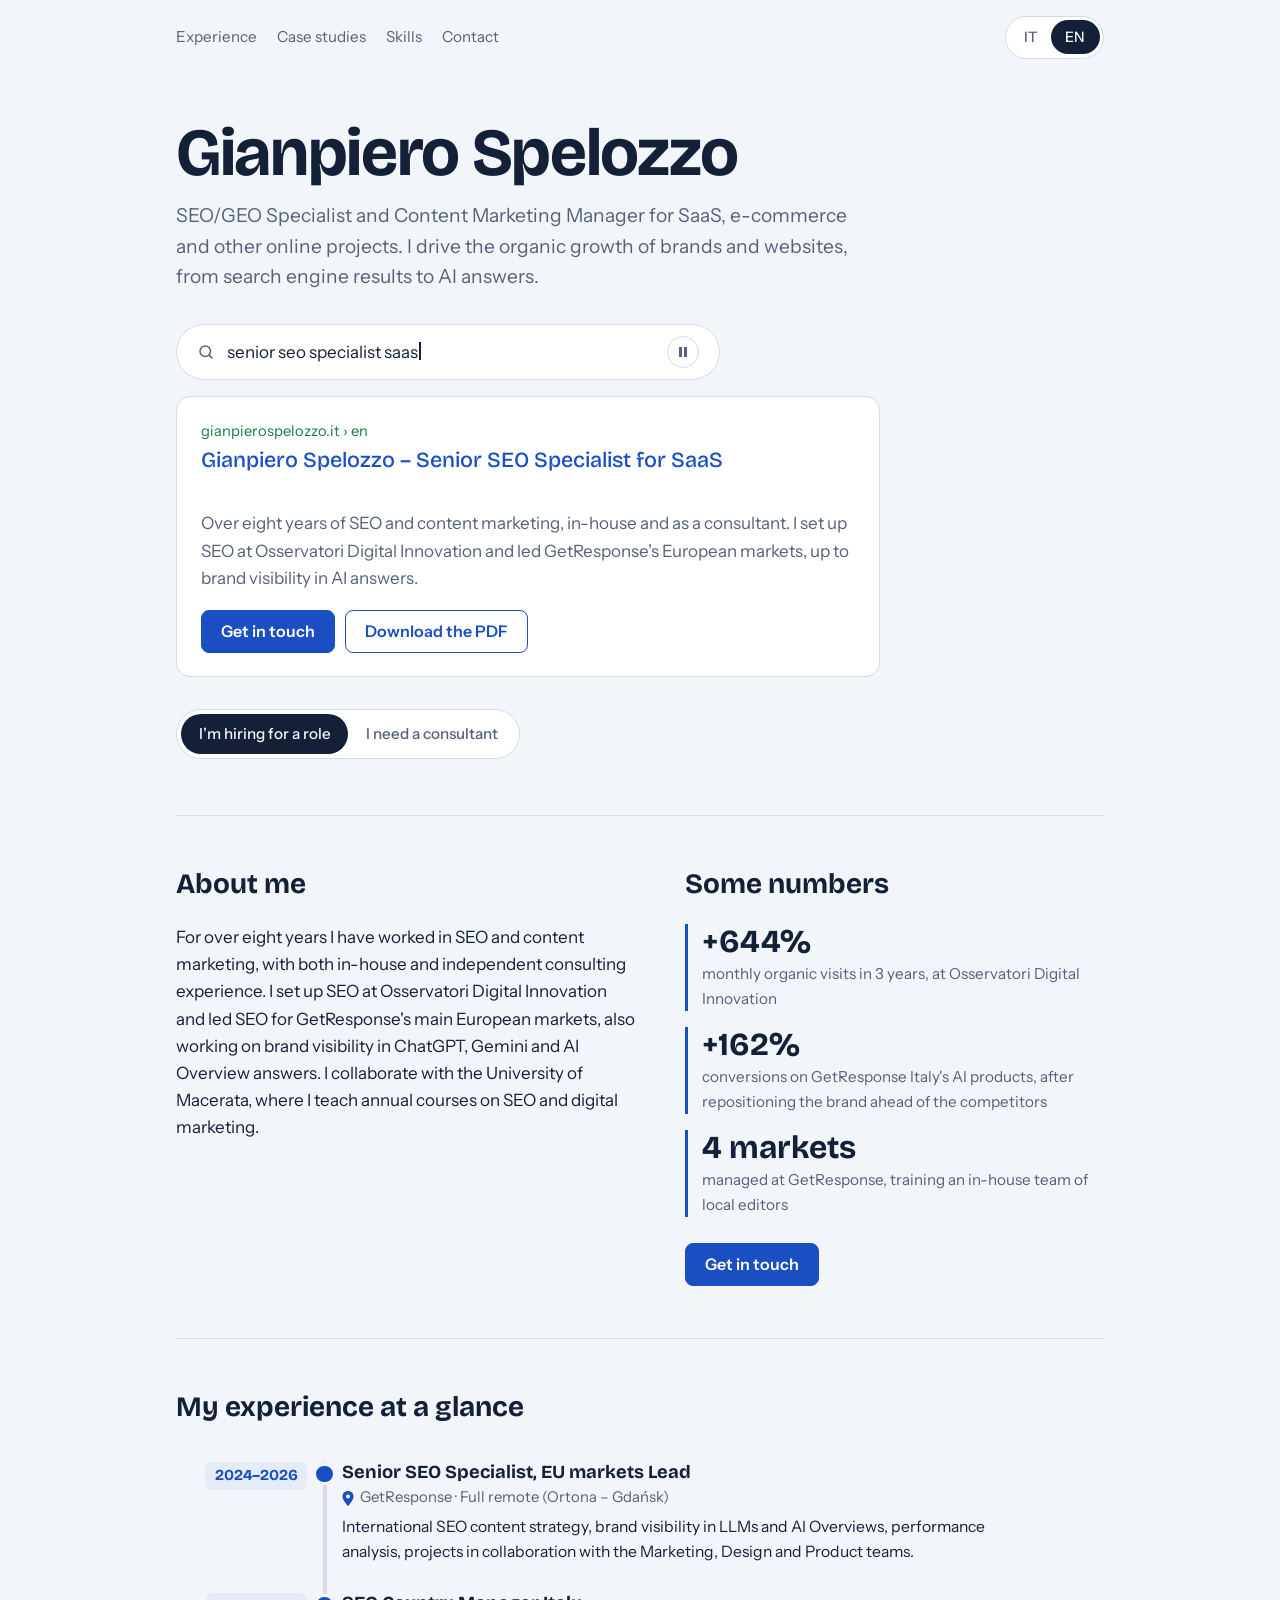
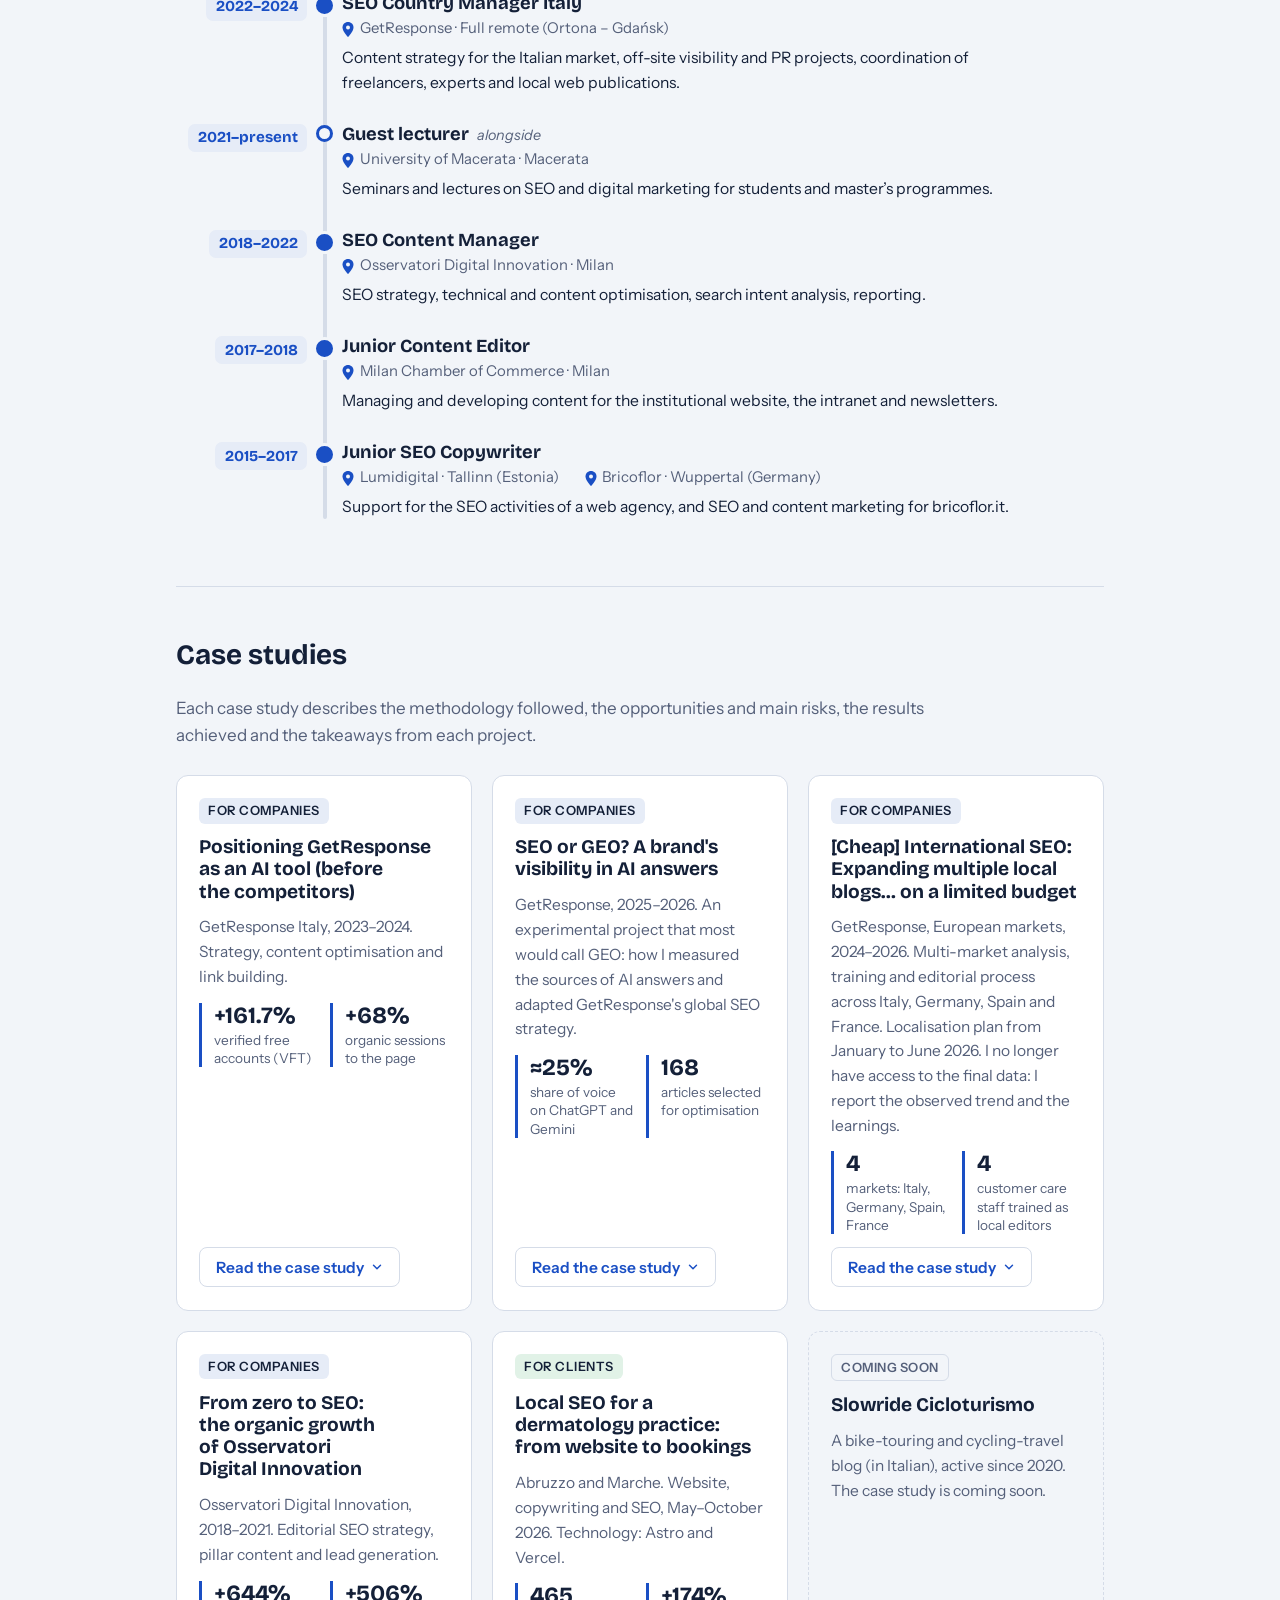
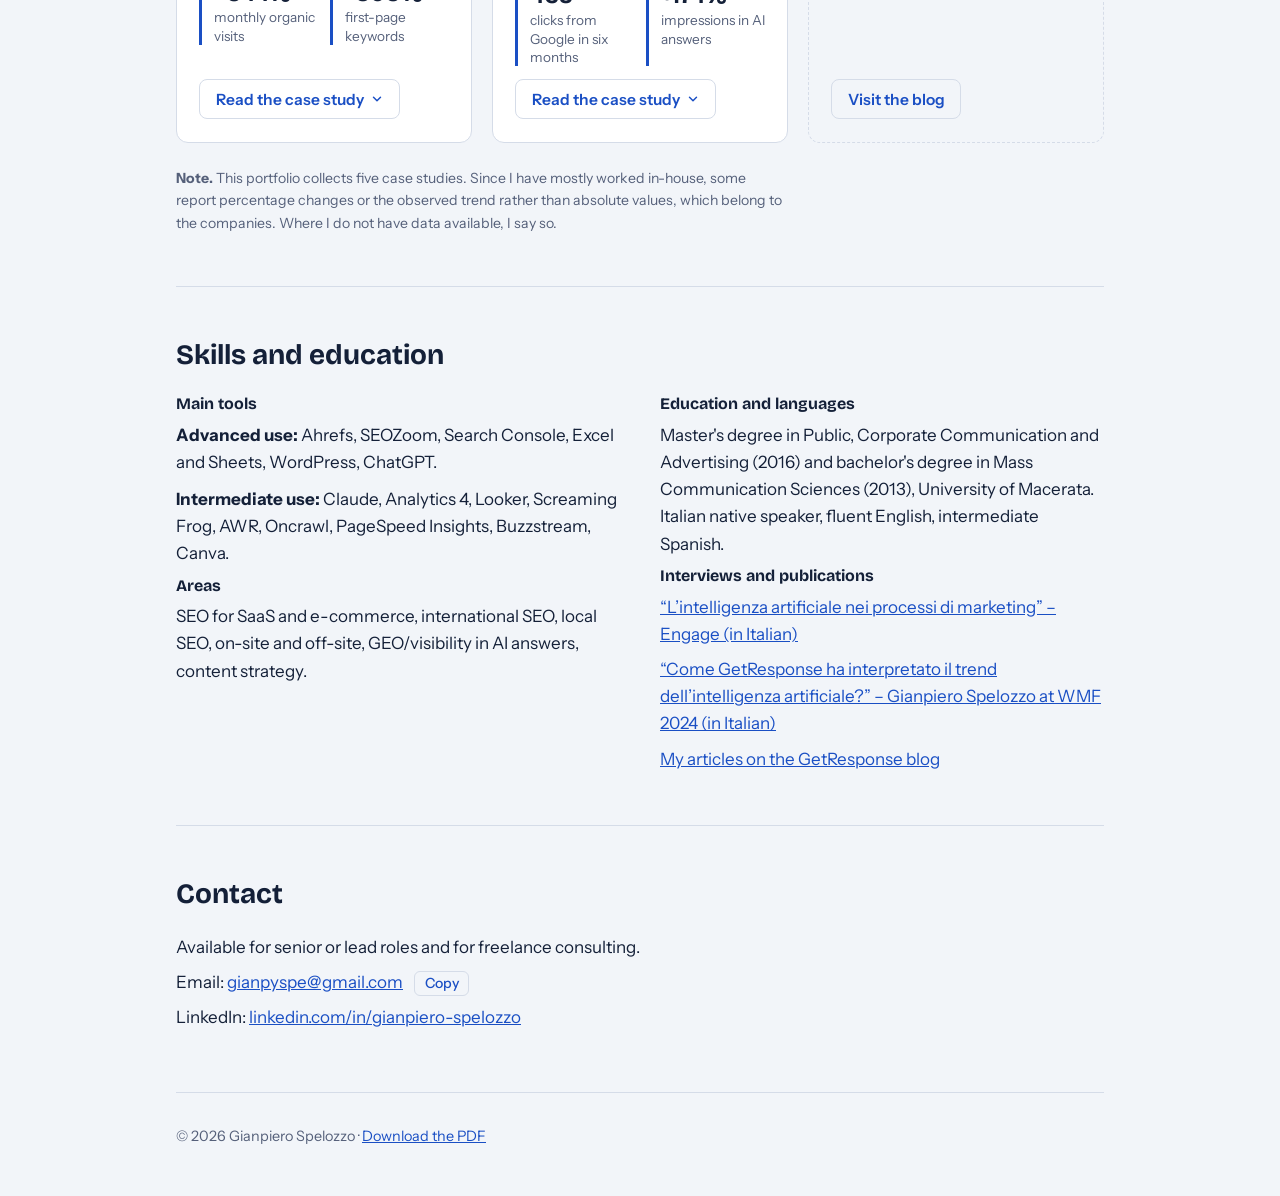
==== commit 13f35837: "Su di me: rimuove il titolo ripetuto a inizio paragrafo (IT/EN) Co-Authored-By: Claude Opus 5.5 <nor" ====
--- a/en/index.html
+++ b/en/index.html
@@ -50,7 +50,7 @@
 </div>
 <div class="path" role="group" id="path"><button type="button" id="p1" aria-pressed="true">I’m hiring for a role</button><button type="button" id="p2" aria-pressed="false">I need a consultant</button></div>
 </section>
-<section id="about-s"><div class="about"><div><h2>About me</h2><p><b>About me</b>For over eight years I have worked in SEO and content marketing, with both in-house and independent consulting experience. I set up SEO at Osservatori Digital Innovation and led SEO for GetResponse's main European markets, also working on brand visibility in ChatGPT, Gemini and AI Overview answers. I collaborate with the University of Macerata, where I teach annual courses on SEO and digital marketing.</p></div>
+<section id="about-s"><div class="about"><div><h2>About me</h2><p>For over eight years I have worked in SEO and content marketing, with both in-house and independent consulting experience. I set up SEO at Osservatori Digital Innovation and led SEO for GetResponse's main European markets, also working on brand visibility in ChatGPT, Gemini and AI Overview answers. I collaborate with the University of Macerata, where I teach annual courses on SEO and digital marketing.</p></div>
 <div><h2>Some numbers</h2><dl class="nums"><div><dt>+644%</dt><dd>monthly organic visits in 3 years, at Osservatori Digital Innovation</dd></div><div><dt>+162%</dt><dd>conversions on GetResponse Italy's AI products, after repositioning the brand ahead of the competitors</dd></div><div><dt>4 markets</dt><dd>managed at GetResponse, training an in-house team of local editors</dd></div></dl><a class="btn pri numcta" href="#contact">Get in touch</a></div></div></section>
 <section id="exp"><h2>My experience at a glance</h2><ol class="tl"><li><span class="yr">2024–2026</span><span class="dot" aria-hidden="true"></span><div class="txt"><h3>Senior SEO Specialist, EU markets Lead</h3><div class="where"><span><svg width="12" height="15" viewBox="0 0 12 15" aria-hidden="true"><path d="M6 0C2.9 0 .5 2.4.5 5.4c0 3.9 5.5 9.6 5.5 9.6s5.5-5.7 5.5-9.6C11.5 2.4 9.1 0 6 0Z" fill="currentColor"/><circle cx="6" cy="5.4" r="2" fill="var(--bg)"/></svg>GetResponse · Full remote (Ortona – Gdańsk)</span></div><p>International SEO content strategy, brand visibility in LLMs and AI Overviews, performance analysis, projects in collaboration with the Marketing, Design and Product teams.</p></div></li><li><span class="yr">2022–2024</span><span class="dot" aria-hidden="true"></span><div class="txt"><h3>SEO Country Manager Italy</h3><div class="where"><span><svg width="12" height="15" viewBox="0 0 12 15" aria-hidden="true"><path d="M6 0C2.9 0 .5 2.4.5 5.4c0 3.9 5.5 9.6 5.5 9.6s5.5-5.7 5.5-9.6C11.5 2.4 9.1 0 6 0Z" fill="currentColor"/><circle cx="6" cy="5.4" r="2" fill="var(--bg)"/></svg>GetResponse · Full remote (Ortona – Gdańsk)</span></div><p>Content strategy for the Italian market, off-site visibility and PR projects, coordination of freelancers, experts and local web publications.</p></div></li><li><span class="yr">2021–present</span><span class="dot par" aria-hidden="true"></span><div class="txt"><h3>Guest lecturer<em>alongside</em></h3><div class="where"><span><svg width="12" height="15" viewBox="0 0 12 15" aria-hidden="true"><path d="M6 0C2.9 0 .5 2.4.5 5.4c0 3.9 5.5 9.6 5.5 9.6s5.5-5.7 5.5-9.6C11.5 2.4 9.1 0 6 0Z" fill="currentColor"/><circle cx="6" cy="5.4" r="2" fill="var(--bg)"/></svg>University of Macerata · Macerata</span></div><p>Seminars and lectures on SEO and digital marketing for students and master’s programmes.</p></div></li><li><span class="yr">2018–2022</span><span class="dot" aria-hidden="true"></span><div class="txt"><h3>SEO Content Manager</h3><div class="where"><span><svg width="12" height="15" viewBox="0 0 12 15" aria-hidden="true"><path d="M6 0C2.9 0 .5 2.4.5 5.4c0 3.9 5.5 9.6 5.5 9.6s5.5-5.7 5.5-9.6C11.5 2.4 9.1 0 6 0Z" fill="currentColor"/><circle cx="6" cy="5.4" r="2" fill="var(--bg)"/></svg>Osservatori Digital Innovation · Milan</span></div><p>SEO strategy, technical and content optimisation, search intent analysis, reporting.</p></div></li><li><span class="yr">2017–2018</span><span class="dot" aria-hidden="true"></span><div class="txt"><h3>Junior Content Editor</h3><div class="where"><span><svg width="12" height="15" viewBox="0 0 12 15" aria-hidden="true"><path d="M6 0C2.9 0 .5 2.4.5 5.4c0 3.9 5.5 9.6 5.5 9.6s5.5-5.7 5.5-9.6C11.5 2.4 9.1 0 6 0Z" fill="currentColor"/><circle cx="6" cy="5.4" r="2" fill="var(--bg)"/></svg>Milan Chamber of Commerce · Milan</span></div><p>Managing and developing content for the institutional website, the intranet and newsletters.</p></div></li><li><span class="yr">2015–2017</span><span class="dot" aria-hidden="true"></span><div class="txt"><h3>Junior SEO Copywriter</h3><div class="where"><span><svg width="12" height="15" viewBox="0 0 12 15" aria-hidden="true"><path d="M6 0C2.9 0 .5 2.4.5 5.4c0 3.9 5.5 9.6 5.5 9.6s5.5-5.7 5.5-9.6C11.5 2.4 9.1 0 6 0Z" fill="currentColor"/><circle cx="6" cy="5.4" r="2" fill="var(--bg)"/></svg>Lumidigital · Tallinn (Estonia)</span><span><svg width="12" height="15" viewBox="0 0 12 15" aria-hidden="true"><path d="M6 0C2.9 0 .5 2.4.5 5.4c0 3.9 5.5 9.6 5.5 9.6s5.5-5.7 5.5-9.6C11.5 2.4 9.1 0 6 0Z" fill="currentColor"/><circle cx="6" cy="5.4" r="2" fill="var(--bg)"/></svg>Bricoflor · Wuppertal (Germany)</span></div><p>Support for the SEO activities of a web agency, and SEO and content marketing for bricoflor.it.</p></div></li></ol></section>
 <section id="cases-s"><h2>Case studies</h2><p class="intro">Each case study describes the methodology followed, the opportunities and main risks, the results achieved and the takeaways from each project.</p><div class="cases" id="cases"><article class="case" id="cs1" aria-labelledby="cs1-t"><span class="tag">For companies</span><h3 id="cs1-t">Positioning GetResponse as an AI tool (before the competitors)</h3><p class="csub">GetResponse Italy, 2023–2024. Strategy, content optimisation and link building.</p><dl class="kpis"><div><dt>+161.7%</dt><dd>verified free accounts (VFT)</dd></div><div><dt>+68%</dt><dd>organic sessions to the page</dd></div></dl><button type="button" class="more" data-id="cs1" aria-expanded="false" aria-controls="cs1-b"><span>Read the case study</span><svg width="14" height="14" viewBox="0 0 24 24" fill="none" stroke="currentColor" stroke-width="2.5" stroke-linecap="round" stroke-linejoin="round" aria-hidden="true"><path d="m6 9 6 6 6-6"/></svg></button><div class="cbody" id="cs1-b"><h4>The signal</h4><p>In 2023 a help-centre page, “How to create a website with AI”, written to support customers and not for SEO, starts receiving traffic and conversions from Google after a long period of inactivity. With ChatGPT, the way people search for AI has changed: before, they searched to understand it; now they search for how to use it to get things done. Between January and June 2023 the page becomes the second page of the Italian site for visits and conversions from Google.</p><figure class="fig"><img src="/img/ai-interest.png" alt="Interest in AI in Italy (June 2022 – May 2023), with market events and, in yellow, GetResponse&#x27;s SEO actions." width="1400" height="780" loading="lazy" decoding="async"><figcaption>Interest in AI in Italy (June 2022 – May 2023), with market events and, in yellow, GetResponse's SEO actions.</figcaption></figure><h4>What I did</h4><ul><li><b>Read the demand.</b> I reconstructed how searches about AI changed (from 2018 to 2023) and mapped the sub-topics, with the intent maturity stage of each.</li><li><b>Optimised the help page.</b> From a service page to a page that acquires new users: added context on ChatGPT alternatives, reviewed internal links, reviewed quality, added CTAs to the product pages.</li><li><b>Planned seven articles on AI</b>, choosing the topics closest to GetResponse's products, with the related content briefs. The articles were commissioned from Italian AI experts to leverage the E-E-A-T approach.</li><li><b>Supported the content with links:</b> interviews, guest posts, external reviews and placements.</li></ul><figure class="fig small"><a href="https://engage.it/tecnologia/lintelligenza-artificiale-nei-processi-di-marketing-la-strategia-di-getresponse.aspx" target="_blank" rel="noopener"><img src="/img/engage.webp" alt="“L’intelligenza artificiale nei processi di marketing” – Engage (in Italian)" width="1118" height="965" loading="lazy" decoding="async"></a><figcaption><a href="https://engage.it/tecnologia/lintelligenza-artificiale-nei-processi-di-marketing-la-strategia-di-getresponse.aspx" target="_blank" rel="noopener">“L’intelligenza artificiale nei processi di marketing” – Engage (in Italian)</a></figcaption></figure><h4>Results</h4><dl class="stats"><div><dt>+161,7%</dt><dd>verified free accounts (VFT) after optimising the service page (period: 3 months compared with the previous period)</dd></div><div><dt>+68%</dt><dd>organic sessions to the service page over the same period</dd></div><div><dt>38%</dt><dd>share of the blog in organic traffic in September 2024, versus 8% in January 2023</dd></div><div><dt>70%</dt><dd>of blog traffic from AI-related articles (period: October 2023 – October 2024)</dd></div></dl><figure class="fig"><img src="/img/sessions-en.png" alt="Monthly sessions from search engines, January 2023 – September 2024: whole site (grey) and blog (blue)." width="1400" height="473" loading="lazy" decoding="async"><figcaption>Monthly sessions from search engines, January 2023 – September 2024: whole site (grey) and blog (blue).</figcaption></figure><p>From January 2023 to September 2024, the blog's monthly sessions from search engines grew by 477% and its monthly conversions (users who activated a GetResponse account) by 283%. An article on the best artificial intelligence sites became the most visited of the year. After the period under analysis, the same article kept position zero for searches about AI tools and, from 2025, kept a steady presence in AI Overview, so much so that competitors and other similar vendors repeatedly asked me to be mentioned in that article.</p><h4>Having anticipated the market</h4><p>With this strategy I repositioned GetResponse as an AI tool early: shortly afterwards, all competing software would integrate AI into their products, but we were already present in searches on this topic. Brand searches for “ai getresponse” also developed early. In this sense I did not only intercept demand: I helped create a new one, tied to the brand.</p><p class="src">Source: GetResponse internal data, 2023–2024.</p></div></article><article class="case" id="cs2" aria-labelledby="cs2-t"><span class="tag">For companies</span><h3 id="cs2-t">SEO or GEO? A brand&#x27;s visibility in AI answers</h3><p class="csub">GetResponse, 2025–2026. An experimental project that most would call GEO: how I measured the sources of AI answers and adapted GetResponse's global SEO strategy.</p><dl class="kpis"><div><dt>≈25%</dt><dd>share of voice on ChatGPT and Gemini</dd></div><div><dt>168</dt><dd>articles selected for optimisation</dd></div></dl><button type="button" class="more" data-id="cs2" aria-expanded="false" aria-controls="cs2-b"><span>Read the case study</span><svg width="14" height="14" viewBox="0 0 24 24" fill="none" stroke="currentColor" stroke-width="2.5" stroke-linecap="round" stroke-linejoin="round" aria-hidden="true"><path d="m6 9 6 6 6-6"/></svg></button><div class="cbody" id="cs2-b"><h4>Goal and hypothesis</h4><p>Improve the brand's visibility and positioning in ChatGPT, Gemini and AI Overview answers. LLMs build purchase-related answers from a limited set of sources: by working on those sources and on owned content, the chances of being cited and recommended increase.</p><h4>Step 1. Building the measurement system</h4><p>Periodic monitoring on ChatGPT and Gemini, with purchase prompts grouped into 13 thematic areas. Metrics: share of voice, share of mentions, sentiment and cited domains.</p><p>In May 2026, across 260 runs, share of voice was about 25%, still far from the category leaders, up 1.0 percentage points on the previous month. Higher on Gemini (28.5%) than on ChatGPT (21.5%).</p><figure class="fig"><img src="/img/sov.png" alt="AI share of voice by brand, May 2026." width="1238" height="658" loading="lazy" decoding="async"><figcaption>AI share of voice by brand, May 2026.</figcaption></figure><p>Strong thematic areas: Lead generation (45%) and Email marketing (30%). Weak areas: CRM and Lifecycle automation (10%).</p><p>Caveat: with two runs a month, changes in individual areas may be statistical noise.</p><h4>Step 2. Covering the most-cited sources</h4><p>The system also shows where LLMs take their information from. Among the most-cited domains in the answers to the monitored prompts, Reddit leads, followed by comparison and review sites, technical blogs and Wikipedia.</p><figure class="fig"><img src="/img/domains-en.png" alt="Most-cited domains in the answers to the monitored prompts (top 12). Source: GetResponse internal data." width="1400" height="617" loading="lazy" decoding="async"><figcaption>Most-cited domains in the answers to the monitored prompts (top 12). Source: GetResponse internal data.</figcaption></figure><p><b>Reddit</b> is by far the most-cited source, with more than four times the citations of the second: it received dedicated work, in two phases.</p><ul><li><b>Thread comments (2025).</b> About 30 comments a week on threads chosen for ranking and engagement, plus Quora for Italy. In three months: 131 mentions on Reddit (1,546 views) and 58 on Quora (4,447). Then Reddit introduced a very aggressive ban policy against marketing in comments and this route closed.</li><li><b>Posts from LLM queries (2026).</b> I collected fan-out queries, i.e. the searches LLMs run before answering: 1,863 unique queries collected over 7 runs. From these I derived 14 post ideas, to be published from a new dedicated account, starting from the topics with the most demand and the least Reddit presence.</li></ul><p>After 24 hours, the first post had already been cited 7 times and became the eighth most-cited Reddit post among the monitored prompts.</p><p><b>Beyond Reddit </b> From the study of the most-cited sources I compiled a list of sites where the brand's presence needed improving, mainly listicles, comparison sites and thematic blogs. On some, GetResponse was not present; on others it appeared too low or with outdated product information. I passed the list to the Brand and PR teams, because it was not simple link acquisition but brand communication on those sources.</p><h4>Step 3. Optimising owned content</h4><p>I selected 168 articles across the English, German, Italian and Spanish blogs, based on decline in clicks, opportunities in <i>striking distance</i>, topic importance and content type, and assigned each one of four optimisation frameworks: 1) light optimisation, 2) enrichment with answer capsules, 3) advanced rewriting, 4) strengthening of comparison articles. AI produces modular blocks (FAQs, tables, answer capsules, schema markup, other elements) and the local editor integrates them while keeping editorial control. To make the process repeatable I designed a framework with agents.</p><div class="dg"><p class="cap">Light blue: AI agent. Green: human intervention.</p><h5>1. Brief preparation</h5><div class="row"><div class="bx h"><b>Manual inputs</b><span>Original article, competitor pages, SERP, People Also Ask and AI Overview, SEO guidelines, product knowledge</span></div><div class="bx"><b>SERP-SEO Brief builder</b><span>The agent generates the brief</span></div><div class="bx"><b>SEO brief and gap analysis</b><span>What the article is missing compared with the Brief builder's analysis</span></div></div><h5>2. Choosing the path</h5><div class="row"><div class="bx h"><b>New article or deep rewrite</b><span>The brief goes to an external writer</span></div><div class="bx"><b>Light refinement</b><span>Condensed brief, article code, SEO rules and product knowledge go to the pipeline</span></div></div><h5>3. Refinement pipeline</h5><div class="row"><div class="bx"><b>1 Parser</b><span>Converts the article into a map of blocks</span></div><div class="bx"><b>2 Diagnostics</b><span>Assigns each block the required action</span></div><div class="bx"><b>2.5 Merge and batch</b><span>Prepares the working table and splits it into batches</span></div><div class="bx"><b>3 Rewriter</b><span>Rewrites one batch at a time</span></div><div class="bx"><b>4 Validator</b><span>Checks the blocks against the rules</span></div><div class="bx h"><b>5 Assembly</b><span>Human editorial review in WordPress</span></div></div></div><p class="note">This step was under way when I left the company: I do not have enough data on the results, so I present it as a methodology project.</p><h4>Learnings</h4><ul><li><b>Measure first.</b> The system showed where the brand was missing and that AIs (ChatGPT, Google AI Overview, …) can behave differently, and it guided the following choices.</li><li><b>Sources matter as much as owned content.</b> LLMs mainly cite communities, comparison sites and thematic blogs: covering them requires work that is different from on-site SEO and also different from classic off-site. It requires the full involvement of Brand and PR.</li><li><b>On Reddit, marketing in comments is penalised.</b> What works is content based on experience and specific numbers, and posts from authoritative accounts (even better if they are channels managed by the brand itself).</li><li><b>LLM fan-out queries are a source of ideas.</b> They help to understand how to optimise your own content and which content to create on other platforms.</li><li><b>What I would have improved.</b> 1) more runs per month; 2) per-domain attribution of sources; 3) before-and-after measurement on a small sample of articles, before scaling fully to more than 100 articles (not possible because of the board's decisions).</li></ul><p class="src">Source: data and analyses produced by me for GetResponse, 2025–2026.</p></div></article><article class="case" id="cs3" aria-labelledby="cs3-t"><span class="tag">For companies</span><h3 id="cs3-t">[Cheap] International SEO: Expanding multiple local blogs… on a limited budget</h3><p class="csub">GetResponse, European markets, 2024–2026. Multi-market analysis, training and editorial process across Italy, Germany, Spain and France. Localisation plan from January to June 2026. I no longer have access to the final data: I report the observed trend and the learnings.</p><dl class="kpis"><div><dt>4</dt><dd>markets: Italy, Germany, Spain, France</dd></div><div><dt>4</dt><dd>customer care staff trained as local editors</dd></div></dl><button type="button" class="more" data-id="cs3" aria-expanded="false" aria-controls="cs3-b"><span>Read the case study</span><svg width="14" height="14" viewBox="0 0 24 24" fill="none" stroke="currentColor" stroke-width="2.5" stroke-linecap="round" stroke-linejoin="round" aria-hidden="true"><path d="m6 9 6 6 6-6"/></svg></button><div class="cbody" id="cs3-b"><h4>Starting point</h4><p>With few resources and no budget, it was not possible to apply broad strategies in every market. I first analysed each market (organic trend, local blog performance, content clusters, coverage compared with competitors) to understand where a light-touch intervention could be enough.</p><ul><li><b>Trend.</b> The decline in sessions and account activations followed the lack of dedicated resources and, from mid-2025, AI Overviews added their effect on non-brand searches. Brand searches held up better: unaffected by AI Overviews, they still lead to the pages that convert best.</li><li><b>Clusters.</b> Content on Affiliate marketing and Monetisation brought the most users and free trials, followed by listicles and tool comparisons. Topics such as landing pages and lead generation had a smaller impact.</li><li><b>Markets.</b> Germany was the most competitive, with very strong local players. Spain had the biggest coverage gap. Italy was a balanced market, with room to manoeuvre in clusters such as E-commerce and Automation. France had never had any SEO work: to be developed from scratch.</li><li><b>Competitor models.</b> Localising article by article wins more visibility where competition is local; translating a global architecture holds up on the more universal topics. With our resources, the second model was the only realistic one.</li></ul><h4>The idea</h4><p>Use the blogs as a low-cost lever: localise the articles that already work on the English blog, to bring relevant organic traffic in the analysed clusters even in lower-priority markets, but with interested users.</p><h4>What I did</h4><ul><li><b>Selection.</b> I identified the best articles, starting from the English blog, by traffic and potential in the clusters that brought the most organic conversions.</li><li><b>Training.</b> I trained four members of the customer care team, the local editors, who spoke the languages of the markets, in basic SEO. They were all native speakers, except for French.</li><li><b>Plan.</b> I prepared a monthly plan of articles to localise for the local editors, from 10 to 15 articles a month in total, depending on each person's availability.</li><li><b>Process.</b> Machine translation with the DeepL plugin integrated in WordPress, then proofreading and insertion of the basic SEO elements learned in the training.</li></ul><h4>What happened</h4><div class="tblwrap" tabindex="0"><table class="tbl"><thead><tr><th scope="col">Market</th><th scope="col">Starting point</th><th scope="col">Observed trend</th></tr></thead><tbody><tr><th scope="row">Spain</th><td>Biggest coverage gap</td><td>Very strong growth</td></tr><tr><th scope="row">France</th><td>No previous work, from scratch</td><td>Strong growth within a few months (January–June 2026)</td></tr><tr><th scope="row">Italy</th><td>Balanced market</td><td>After the 2025 drop caused by AI Overviews, stable, then rising again in 2026 without regaining earlier levels</td></tr><tr><th scope="row">Germany</th><td>The most competitive, with local players</td><td>Did not take off</td></tr></tbody></table></div><p>Comparing the first quarter of 2026 with the last quarter of 2025, Spain and France were growing strongly. I no longer have access to the final data, so I do not report percentages.</p><h4>Learnings</h4><ul><li><b>Light localisation works where local competition is low.</b> In Germany a reviewed translation is not enough: a more localised and technically deeper strategy is needed.</li><li><b>Where there was nothing, reusing already-validated content gave the fastest response.</b> That was the case in France.</li><li><b>Choosing the articles matters as much as translating them.</b> I prioritised the clusters that brought the most conversions, not those that were easiest to translate.</li><li><b>Training people already in the company expands editorial capacity without new budget</b>, provided there is a simple, repeatable process with quality control.</li><li><b>Non-brand traffic remains exposed to AI Overviews.</b> Listicles and comparisons should also be structured for AI answers.</li><li><b>What I would have done next.</b> Measure each market against a clear baseline, review the clustering criteria and dedicate a specific plan to Germany.</li></ul><p class="src">Source: GetResponse internal analyses, 2024–2026.</p></div></article><article class="case" id="cs4" aria-labelledby="cs4-t"><span class="tag">For companies</span><h3 id="cs4-t">From zero to SEO: the organic growth of Osservatori Digital Innovation</h3><p class="csub">Osservatori Digital Innovation, 2018–2021. Editorial SEO strategy, pillar content and lead generation.</p><dl class="kpis"><div><dt>+644%</dt><dd>monthly organic visits</dd></div><div><dt>+506%</dt><dd>first-page keywords</dd></div></dl><button type="button" class="more" data-id="cs4" aria-expanded="false" aria-controls="cs4-b"><span>Read the case study</span><svg width="14" height="14" viewBox="0 0 24 24" fill="none" stroke="currentColor" stroke-width="2.5" stroke-linecap="round" stroke-linejoin="round" aria-hidden="true"><path d="m6 9 6 6 6-6"/></svg></button><div class="cbody" id="cs4-b"><h4>Starting point</h4><p>The Osservatori produce high-level research on digital innovation, but that material was not designed to be found on Google. The e-commerce site, a container for events and products, had a structure that was not very SEO-friendly and little topical depth on individual themes. And the research teams first of all had to be “acculturated” to SEO, in order to turn their work into assets that drive traffic. At the start there was no SEO team or project, only a basic idea about the potential of the organic channel: the person in charge of connecting the dots was me.</p><h4>What I did</h4><ul><li><b>Separated the roles of the sites.</b> The e-commerce site ranks for branded and transactional keywords and for the Osservatori research. The blog becomes the heart of the content strategy and intercepts informational searches on the research topics, from high-volume keywords to long-tail ones.</li><li><b>Built a pillar and cluster system.</b> For the 30 hottest research topics I had a digital guide produced: a pillar piece that covers the full search intent of the topic and branches into in-depth articles on the sub-topics.</li><li><b>Designed the conversion funnel.</b> Each piece carries progressive CTAs: free report (popup after 10 seconds), freemium product, targeted product, paid programme.</li><li><b>Set up the method.</b> Keyword types and long tail, one intent per page, competitor and SERP analysis, topic modelling and standards for title, description, URL and headings.</li><li><b>Involved the research teams.</b> First synergies on content; after the first successful experiments, we recalibrated internal resources for copywriting, design of the guide pages and outreach to publications, for links and the transfer of authority.</li><li><b>Trained the researchers</b> with periodic sessions, so they could directly produce content with strong SEO value.</li><li><b>Managed the site migration</b> with redirects for over 18,000 URLs.</li><li><b>Worked on links with digital PR</b>: in 3 years we obtained 561 links and 1,602 mentions in the most important Italian online publications.</li></ul><h4>Results</h4><dl class="stats"><div><dt>+644%</dt><dd>monthly organic visits, from 10,185 (February 2018) to 75,811 (March 2021)</dd></div><div><dt>2% to 88%</dt><dd>share of the blog in organic traffic, from February 2018 to August 2021</dd></div><div><dt>22% to 60%</dt><dd>weight of SEO in the site's total traffic, over the same period</dd></div><div><dt>+506%</dt><dd>first-page keywords, from 554 (January 2019) to 3,355 (September 2021)</dd></div><div><dt>23,475</dt><dd>leads generated by the blog between April 2019 and September 2021</dd></div></dl><figure class="fig"><img src="/img/osservatori-en.png" alt="Monthly visits from search engines, February 2018 – September 2021: total (grey) and blog (blue)." width="1400" height="473" loading="lazy" decoding="async"><figcaption>Monthly visits from search engines, February 2018 – September 2021: total (grey) and blog (blue).</figcaption></figure><p>In the March 2021 peak the blog brought 62,033 organic visits out of 75,811 in total, and more than half of its leads came from organic traffic.</p><h4>What I took from it</h4><p>I started from a site that was mostly a showcase of events and products, set up the foundations from scratch and then led the growth. The result is an ecosystem of blogs and online guides able to compete, on digital innovation topics, with the main vertical web publications and, on several topics, to outrank them. After the first results the work became a team effort, with research, copywriting, design and PR using a shared method.</p><p class="src">Source: Osservatori Digital Innovation internal data, 2018–2021.</p></div></article><article class="case" id="cs5" aria-labelledby="cs5-t"><span class="tag cl">For clients</span><h3 id="cs5-t">Local SEO for a dermatology practice: from website to bookings</h3><p class="csub">Abruzzo and Marche. Website, copywriting and SEO, May–October 2026. Technology: Astro and Vercel.</p><dl class="kpis"><div><dt>465</dt><dd>clicks from Google in six months</dd></div><div><dt>+174%</dt><dd>impressions in AI answers</dd></div></dl><button type="button" class="more" data-id="cs5" aria-expanded="false" aria-controls="cs5-b"><span>Read the case study</span><svg width="14" height="14" viewBox="0 0 24 24" fill="none" stroke="currentColor" stroke-width="2.5" stroke-linecap="round" stroke-linejoin="round" aria-hidden="true"><path d="m6 9 6 6 6-6"/></svg></button><div class="cbody" id="cs5-b"><h4>The brief</h4><p>The doctor sees patients at several practices across Abruzzo and Marche. The goal was a website that clearly presented treatments and specialisations and made it easy to book a visit at the most convenient location.</p><h4>What I did</h4><ul><li><b>A structure built around booking.</b> Each treatment has its own “Book a visit” button, linked to the online calendar on MioDottore.</li><li><b>Trust first.</b> Verified patient reviews and an “About me” page on her professional background.</li><li><b>Contact in one step.</b> A “Request information” form with type of visit and contact details, plus an FAQ section on the most common questions.</li><li><b>Fast and findable.</b> Static site in Astro on Vercel, optimised for mobile and for local search.</li></ul><h4>Results of the first six months online</h4><dl class="stats"><div><dt>465</dt><dd>clicks from Google, +66% in the last three months compared with the first three</dd></div><div><dt>4,6</dt><dd>average position: consistently on the first page</dd></div><div><dt>30%</dt><dd>of clicks (140) from non-branded searches, i.e. from patients who did not yet know the doctor</dd></div><div><dt>+174%</dt><dd>impressions in AI answers (853 in total), same quarter-on-quarter comparison</dd></div></dl><figure class="fig"><img src="/img/local-en.png" alt="Monthly clicks from Google (blue: non-branded searches) and monthly impressions in AI answers, May–October 2026." width="1400" height="473" loading="lazy" decoding="async"><figcaption>Monthly clicks from Google (blue: non-branded searches) and monthly impressions in AI answers, May–October 2026.</figcaption></figure><p class="src">Source: Google Search Console, May–October 2026. Monthly values rounded.</p><p>Brand searches, i.e. those with the doctor's name, grew by over 300% up to September 2026. Non-branded searches peaked between June and July and then levelled off.</p><h4>What I learned and next steps</h4><ul><li><b>Brand searches measure word of mouth; non-branded searches bring new patients.</b> It is the latter that need to grow, because after the June–July peak they have levelled off.</li><li><b>Nearby towns have room to grow.</b> Next steps: pages dedicated to the neighbouring towns from which the professional can draw new clients, more effective titles and descriptions for searches with many impressions and few clicks, more weight on the word “dermatologa” (dermatologist).</li><li><b>AI answers are growing faster than the other channels</b> and should be monitored every month.</li></ul></div></article><article class="case soon" id="cs6" aria-labelledby="cs6-t"><span class="tag sn">Coming soon</span><h3 id="cs6-t">Slowride Cicloturismo</h3><p class="csub">A bike-touring and cycling-travel blog (in Italian), active since 2020. The case study is coming soon.</p><a class="more" href="https://www.slowridecicloturismo.it/" target="_blank" rel="noopener">Visit the blog</a></article></div><p class="src" style="margin-top:1.5rem"><b>Note.</b> This portfolio collects five case studies. Since I have mostly worked in-house, some report percentage changes or the observed trend rather than absolute values, which belong to the companies. Where I do not have data available, I say so.</p></section>
